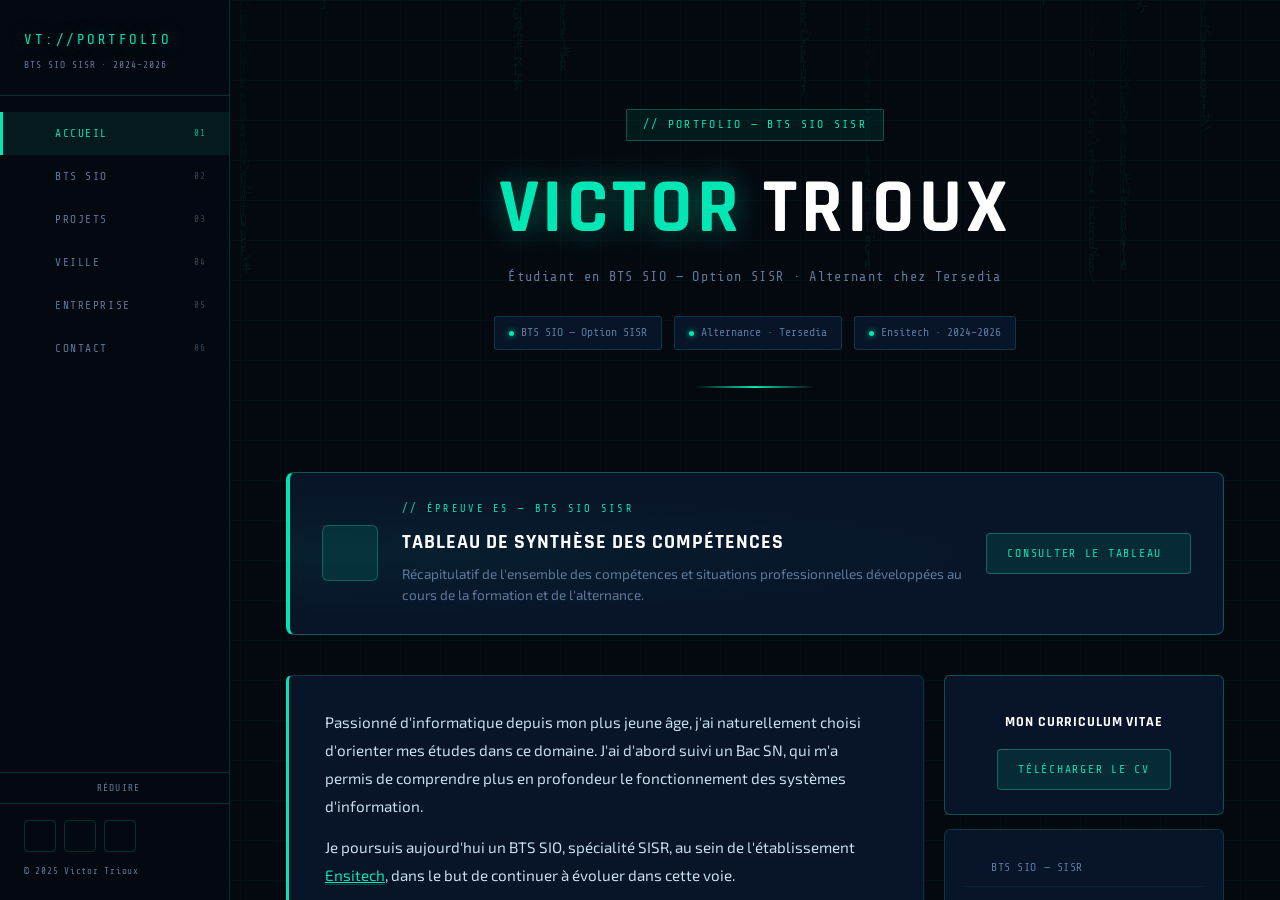
==== index.html @ a2a18b2b "index.html" ====
<!DOCTYPE html>
<html lang="fr">
<head>
  <meta charset="UTF-8">
  <meta name="viewport" content="width=device-width, initial-scale=1.0">
  <title>Portfolio Victor Trioux</title>
  <link href="https://fonts.googleapis.com/css2?family=Share+Tech+Mono&family=Rajdhani:wght@400;500;600;700&family=Exo+2:wght@300;400;600;800&display=swap" rel="stylesheet"/>
  <link rel="stylesheet" href="fontawesome/css/all.min.css">
  <link rel="icon" href="image/icons8-portfolio-64.png" type="image/png">
  <style>
    :root {
      --bg:       #050a12;
      --panel:    rgba(10,25,50,0.75);
      --border:   rgba(0,230,180,0.18);
      --green:    #00e6b4;
      --green2:   #00ffcc;
      --blue:     #00aaff;
      --text:     #c8ddf0;
      --muted:    #5d7a99;
      --mono:     'Share Tech Mono', monospace;
      --head:     'Rajdhani', sans-serif;
      --body:     'Exo 2', sans-serif;
      --sidebar-w: 230px;
      --sidebar-c: 56px;
      --red:    #ff3d6b;
      --yellow: #ffd166;
    }
    *, *::before, *::after { box-sizing: border-box; margin: 0; padding: 0; }
    html, body { height: 100%; overflow: hidden; }
    body { background: var(--bg); color: var(--text); font-family: var(--body); line-height: 1.7; }

    /* ── BACKGROUND ── */
    #matrix-canvas { position: fixed; top:0; left:0; width:100%; height:100%; z-index:0; opacity:.07; pointer-events:none; }
    body::before {
      content:''; position:fixed; inset:0;
      background-image: linear-gradient(rgba(0,230,180,.03) 1px,transparent 1px),
                        linear-gradient(90deg,rgba(0,230,180,.03) 1px,transparent 1px);
      background-size: 40px 40px; z-index:0; pointer-events:none;
    }

    /* ── SIDEBAR ── */
    .sidebar {
      width: var(--sidebar-w);
      height: 100vh;
      position: fixed;
      top: 0; left: 0;
      background: rgba(5,10,18,.97);
      border-right: 1px solid var(--border);
      backdrop-filter: blur(20px);
      z-index: 200;
      display: flex;
      flex-direction: column;
      transition: width 0.28s cubic-bezier(.4,0,.2,1);
      overflow: hidden;
    }
    .sidebar.collapsed { width: var(--sidebar-c); }
    .sidebar.collapsed .sidebar-brand-sub,
    .sidebar.collapsed .nav-label,
    .sidebar.collapsed .nav-num,
    .sidebar.collapsed .sidebar-copy { display: none; }
    .sidebar.collapsed .sidebar-brand { padding: 22px 0; display: flex; justify-content: center; }
    .sidebar.collapsed .sidebar-brand-name { font-size: .65rem; letter-spacing: .04em; }
    .sidebar.collapsed .sidebar-nav-item { justify-content: center; padding: 14px 0; border-left: 3px solid transparent; }
    .sidebar.collapsed .sidebar-nav-item.active { background: rgba(0,230,180,.1); border-left-color: var(--green); }
    .sidebar.collapsed .sidebar-nav-item i { width: auto; font-size: .9rem; }
    .sidebar.collapsed .sidebar-footer { padding: 12px 0; align-items: center; }
    .sidebar.collapsed .sidebar-socials { flex-direction: column; align-items: center; gap: 6px; }
    .sidebar-collapser {
      width: 100%; padding: 10px 0; flex-shrink: 0;
      background: none; border: none; border-top: 1px solid var(--border);
      color: var(--muted); cursor: pointer; font-size: .75rem;
      display: flex; align-items: center; justify-content: center; gap: 8px;
      font-family: var(--mono); letter-spacing: .1em; text-transform: uppercase;
      transition: color .2s, background .2s;
    }
    .sidebar-collapser:hover { color: var(--green); background: rgba(0,230,180,.05); }
    .sidebar-collapser .collapser-label { font-size: .6rem; transition: opacity .2s; }
    .sidebar.collapsed .sidebar-collapser .collapser-label { display: none; }

    .sidebar-brand {
      padding: 28px 24px 22px;
      border-bottom: 1px solid var(--border);
      flex-shrink: 0;
    }
    .sidebar-brand-name {
      font-family: var(--mono);
      font-size: .88rem;
      color: var(--green);
      letter-spacing: .18em;
      display: block;
      text-shadow: 0 0 20px rgba(0,230,180,.35);
    }
    .sidebar-brand-sub {
      font-family: var(--mono);
      font-size: .6rem;
      color: var(--muted);
      letter-spacing: .1em;
      margin-top: 5px;
      display: block;
    }

    .sidebar-nav {
      flex: 1;
      padding: 16px 0;
      list-style: none;
      overflow-y: auto;
    }
    .sidebar-nav-item {
      display: flex;
      align-items: center;
      gap: 12px;
      padding: 12px 24px;
      font-family: var(--mono);
      font-size: .7rem;
      letter-spacing: .14em;
      color: var(--muted);
      text-transform: uppercase;
      cursor: pointer;
      transition: color .2s, background .2s, border-color .2s;
      border-left: 3px solid transparent;
      user-select: none;
      position: relative;
    }
    .sidebar-nav-item i {
      width: 16px;
      text-align: center;
      font-size: .8rem;
      flex-shrink: 0;
    }
    .sidebar-nav-item .nav-num {
      font-size: .58rem;
      opacity: .5;
      margin-left: auto;
      letter-spacing: .05em;
    }
    .sidebar-nav-item:hover {
      color: var(--text);
      background: rgba(0,230,180,.05);
      border-left-color: rgba(0,230,180,.3);
    }
    .sidebar-nav-item.active {
      color: var(--green);
      background: rgba(0,230,180,.08);
      border-left-color: var(--green);
    }
    .sidebar-nav-item.active .nav-num { color: var(--green); opacity: .7; }

    .sidebar-footer {
      padding: 16px 24px 20px;
      border-top: 1px solid var(--border);
      flex-shrink: 0;
    }
    .sidebar-socials { display: flex; gap: 8px; margin-bottom: 12px; }
    .sidebar-social-link {
      width: 32px; height: 32px;
      display: flex; align-items: center; justify-content: center;
      border: 1px solid var(--border); border-radius: 4px;
      color: var(--muted); font-size: .85rem;
      text-decoration: none; transition: color .2s, border-color .2s, background .2s;
    }
    .sidebar-social-link:hover { color: var(--green); border-color: rgba(0,230,180,.4); background: rgba(0,230,180,.06); }
    .sidebar-copy { font-family: var(--mono); font-size: .58rem; color: var(--muted); letter-spacing: .08em; }

    /* ── MOBILE TOPBAR ── */
    .mobile-topbar {
      display: none;
      position: fixed;
      top: 0; left: 0; right: 0;
      height: 52px;
      background: rgba(5,10,18,.97);
      border-bottom: 1px solid var(--border);
      backdrop-filter: blur(16px);
      z-index: 300;
      align-items: center;
      justify-content: space-between;
      padding: 0 20px;
    }
    .mobile-brand { font-family: var(--mono); font-size: .82rem; color: var(--green); letter-spacing: .18em; }
    .sidebar-toggle {
      background: none; border: 1px solid var(--border); border-radius: 4px;
      color: var(--muted); width: 36px; height: 36px;
      display: flex; align-items: center; justify-content: center;
      cursor: pointer; font-size: .9rem;
      transition: color .2s, border-color .2s;
    }
    .sidebar-toggle:hover { color: var(--green); border-color: rgba(0,230,180,.4); }

    .sidebar-overlay {
      display: none; position: fixed; inset: 0;
      background: rgba(0,0,0,.65); z-index: 190;
    }
    .sidebar-overlay.open { display: block; }

    /* ── MAIN CONTENT ── */
    .main-content {
      margin-left: var(--sidebar-w);
      height: 100vh;
      overflow-y: auto;
      overflow-x: hidden;
      padding: 52px 56px 80px;
      position: relative;
      z-index: 1;
      transition: margin-left 0.28s cubic-bezier(.4,0,.2,1);
    }
    .main-content.collapsed { margin-left: var(--sidebar-c); }

    /* ── PAGES ── */
    .page { display: none; max-width: 960px; margin: 0 auto; }
    .page.active { display: block; animation: pageFadeIn .3s ease both; }

    /* ── PAGE HEADER ── */
    .page-header { margin-bottom: 36px; padding-bottom: 20px; border-bottom: 1px solid var(--border); }
    .section-label {
      font-family: var(--mono); font-size: .7rem; letter-spacing: .25em; color: var(--green);
      text-transform: uppercase; margin-bottom: 10px; display: flex; align-items: center; gap: 10px;
    }
    .section-label::after { content:''; flex:1; height:1px; background:var(--border); }
    .section-title { font-family: var(--head); font-size: clamp(1.5rem,3vw,2.2rem); font-weight: 700; color: #fff; letter-spacing: .05em; text-transform: uppercase; }
    .content-section { margin-bottom: 52px; }

    /* ── HERO ── */
    .hero { padding: 56px 0 44px; text-align: center; }
    .hero-badge {
      display: inline-block; font-family: var(--mono); font-size: .72rem; letter-spacing: .2em;
      color: var(--green); background: rgba(0,230,180,.08); border: 1px solid rgba(0,230,180,.3);
      padding: 5px 16px; border-radius: 2px; margin-bottom: 28px;
    }
    .hero h1 {
      font-family: var(--head); font-size: clamp(2.8rem,6vw,5rem); font-weight: 700;
      color: #fff; letter-spacing: .05em; text-transform: uppercase; line-height: 1.05;
    }
    .hero h1 span { color: var(--green); text-shadow: 0 0 30px rgba(0,230,180,.4); }
    .hero-sub { font-family: var(--mono); font-size: .85rem; color: var(--muted); margin-top: 16px; letter-spacing: .1em; }
    .hero-meta { display: flex; gap: 12px; flex-wrap: wrap; justify-content: center; margin-top: 28px; }
    .meta-chip {
      display: flex; align-items: center; gap: 7px; font-family: var(--mono); font-size: .72rem;
      color: var(--muted); background: var(--panel); border: 1px solid var(--border);
      padding: 6px 14px; border-radius: 3px; backdrop-filter: blur(8px);
    }
    .meta-chip .dot { width: 5px; height: 5px; background: var(--green); border-radius: 50%; box-shadow: 0 0 6px var(--green); animation: pulse 2s infinite; }
    .hero-line { width: 120px; height: 2px; background: linear-gradient(90deg,transparent,var(--green),transparent); margin: 36px auto 0; }

    /* ── TABLEAU E5 BANNER ── */
    .tableau-banner {
      display: grid; grid-template-columns: auto 1fr auto; gap: 24px; align-items: center;
      background: var(--panel); border: 1px solid rgba(0,230,180,.35);
      border-left: 4px solid var(--green); border-radius: 8px;
      padding: 28px 32px; backdrop-filter: blur(12px);
      margin-top: 40px; position: relative; overflow: hidden;
      text-decoration: none; transition: border-color .3s, box-shadow .3s, transform .3s;
    }
    .tableau-banner::before {
      content:''; position:absolute; inset:0;
      background: radial-gradient(ellipse at 0% 50%, rgba(0,230,180,.06) 0%, transparent 55%);
      pointer-events: none;
    }
    .tableau-banner:hover { border-color: rgba(0,230,180,.6); box-shadow: 0 8px 40px rgba(0,230,180,.12); transform: translateY(-2px); }
    .tableau-icon {
      width: 56px; height: 56px; border-radius: 6px; flex-shrink: 0;
      background: rgba(0,230,180,.1); border: 1px solid rgba(0,230,180,.3);
      display: flex; align-items: center; justify-content: center;
      font-size: 1.5rem; color: var(--green);
    }
    .tableau-body { position: relative; }
    .tableau-eyebrow { font-family: var(--mono); font-size: .65rem; letter-spacing: .22em; color: var(--green); text-transform: uppercase; margin-bottom: 6px; }
    .tableau-title { font-family: var(--head); font-size: 1.25rem; font-weight: 700; color: #fff; text-transform: uppercase; letter-spacing: .05em; margin-bottom: 4px; }
    .tableau-desc { font-size: .85rem; color: var(--muted); line-height: 1.6; }
    .tableau-cta {
      display: inline-flex; align-items: center; gap: 8px; flex-shrink: 0;
      font-family: var(--mono); font-size: .72rem; letter-spacing: .15em; text-transform: uppercase;
      color: var(--green); background: rgba(0,230,180,.1); border: 1px solid rgba(0,230,180,.35);
      padding: 10px 20px; border-radius: 4px; white-space: nowrap;
      transition: background .25s, box-shadow .25s, gap .2s;
    }
    .tableau-banner:hover .tableau-cta { background: rgba(0,230,180,.18); box-shadow: 0 0 20px rgba(0,230,180,.15); gap: 12px; }

    /* ── ABOUT ── */
    .about-layout { display: grid; grid-template-columns: 1fr 280px; gap: 20px; align-items: start; margin-top: 40px; }
    .about-text {
      background: var(--panel); border: 1px solid var(--border); border-left: 3px solid var(--green);
      border-radius: 6px; padding: 32px 36px; backdrop-filter: blur(12px);
    }
    .about-text p { font-size: .95rem; color: var(--text); line-height: 1.85; }
    .about-text p + p { margin-top: 12px; }
    .about-text a { color: var(--green); border-bottom: 1px solid rgba(0,230,180,.25); }
    .about-text a:hover { color: var(--green2); }
    .about-sidebar { display: flex; flex-direction: column; gap: 14px; }
    .cv-card {
      background: var(--panel); border: 1px solid rgba(0,230,180,.3); border-radius: 6px;
      padding: 24px; text-align: center; backdrop-filter: blur(12px);
      transition: border-color .3s, box-shadow .3s;
    }
    .cv-card:hover { border-color: rgba(0,230,180,.5); box-shadow: 0 8px 32px rgba(0,230,180,.1); }
    .cv-card-icon { font-size: 2rem; color: var(--green); margin-bottom: 10px; }
    .cv-card h4 { font-family: var(--head); font-size: .9rem; font-weight: 700; color: #fff; text-transform: uppercase; letter-spacing: .06em; margin-bottom: 14px; }
    .btn-cv {
      display: inline-block; font-family: var(--mono); font-size: .72rem; letter-spacing: .15em;
      color: var(--green); background: rgba(0,230,180,.1); border: 1px solid rgba(0,230,180,.35);
      padding: 10px 20px; border-radius: 4px; text-decoration: none; text-transform: uppercase;
      transition: background .25s, box-shadow .25s;
    }
    .btn-cv:hover { background: rgba(0,230,180,.18); box-shadow: 0 0 20px rgba(0,230,180,.15); color: var(--green2); }
    .info-card { background: var(--panel); border: 1px solid var(--border); border-radius: 6px; padding: 20px; backdrop-filter: blur(8px); }
    .info-row { display: flex; align-items: center; gap: 10px; padding: 8px 0; border-bottom: 1px solid rgba(0,230,180,.08); }
    .info-row:last-child { border-bottom: none; }
    .info-row i { color: var(--green); width: 16px; text-align: center; font-size: .85rem; }
    .info-row span { color: var(--muted); font-family: var(--mono); font-size: .72rem; letter-spacing: .05em; }

    /* ── BTS ── */
    .bts-grid { display: grid; grid-template-columns: 1fr 1fr; gap: 16px; }
    .bts-block { background: var(--panel); border: 1px solid var(--border); border-radius: 6px; padding: 24px; backdrop-filter: blur(10px); }
    .bts-block.full { grid-column: 1/-1; }
    .bts-block h4 { font-family: var(--mono); font-size: .7rem; letter-spacing: .2em; color: var(--green); text-transform: uppercase; margin-bottom: 12px; }
    .bts-block p { font-size: .9rem; color: var(--text); line-height: 1.8; }
    .career-label { font-family: var(--mono); font-size: .7rem; letter-spacing: .2em; color: var(--green); text-transform: uppercase; margin: 32px 0 14px; }
    .career-grid { display: grid; grid-template-columns: repeat(auto-fit,minmax(220px,1fr)); gap: 10px; }
    .career-link {
      display: flex; align-items: center; gap: 10px; background: rgba(8,18,38,.8);
      border: 1px solid var(--border); border-radius: 5px; padding: 12px 16px;
      text-decoration: none; transition: border-color .25s, transform .25s, color .25s;
      font-size: .85rem; color: var(--text);
    }
    .career-link::before { content: '▸'; color: var(--green); flex-shrink: 0; }
    .career-link:hover { border-color: rgba(0,230,180,.4); transform: translateX(4px); color: var(--green); }

    /* ── PROJECTS ── */
    .projects-intro { font-size: .92rem; color: var(--text); margin-bottom: 20px; }
    .projects-intro a { color: var(--green); border-bottom: 1px solid rgba(0,230,180,.3); margin-left: 8px; }
    .project-gallery { display: grid; grid-template-columns: repeat(auto-fit,minmax(200px,1fr)); gap: 16px; }
    .project-gallery a { border: 1px solid var(--border); border-radius: 6px; overflow: hidden; display: block; transition: border-color .3s, transform .3s, box-shadow .3s; text-decoration: none; }
    .project-gallery a:hover { border-color: rgba(0,230,180,.45); transform: translateY(-4px); box-shadow: 0 10px 36px rgba(0,230,180,.1); }
    .project-gallery img { width: 100%; height: 140px; object-fit: cover; display: block; filter: brightness(.8) saturate(.75); transition: filter .3s; }
    .project-gallery a:hover img { filter: brightness(1) saturate(1); }

    /* ── VEILLE ── */
    .veille-link-card {
      background: var(--panel); border: 1px solid var(--border); border-radius: 8px;
      padding: 48px 40px; backdrop-filter: blur(12px);
      display: grid; grid-template-columns: 1fr auto; gap: 32px; align-items: center;
      transition: border-color .3s, box-shadow .3s;
      position: relative; overflow: hidden; cursor: pointer;
    }
    .veille-link-card::before {
      content:''; position:absolute; inset:0;
      background: radial-gradient(ellipse at 0% 50%, rgba(0,230,180,.05) 0%, transparent 60%);
      pointer-events: none;
    }
    .veille-link-card:hover { border-color: rgba(0,230,180,.4); box-shadow: 0 12px 48px rgba(0,230,180,.08); }
    .veille-card-content { position: relative; }
    .veille-card-badge {
      display: inline-block; font-family: var(--mono); font-size: .68rem; letter-spacing: .2em;
      color: var(--green); background: rgba(0,230,180,.08); border: 1px solid rgba(0,230,180,.25);
      padding: 4px 12px; border-radius: 2px; margin-bottom: 18px;
    }
    .veille-card-title {
      font-family: var(--head); font-size: clamp(1.6rem,3vw,2.4rem); font-weight: 700;
      color: #fff; text-transform: uppercase; letter-spacing: .05em; line-height: 1.1; margin-bottom: 14px;
    }
    .veille-card-title span { color: var(--green); }
    .veille-card-desc { font-size: .92rem; color: var(--text); line-height: 1.8; margin-bottom: 20px; max-width: 540px; }
    .veille-card-tags { display: flex; flex-wrap: wrap; gap: 8px; margin-bottom: 28px; }
    .veille-tag { font-family: var(--mono); font-size: .66rem; letter-spacing: .12em; color: var(--muted); border: 1px solid var(--border); padding: 3px 10px; border-radius: 2px; }
    .btn-veille {
      display: inline-flex; align-items: center; gap: 10px;
      font-family: var(--mono); font-size: .78rem; letter-spacing: .15em; text-transform: uppercase;
      color: var(--green); background: rgba(0,230,180,.1); border: 1px solid rgba(0,230,180,.35);
      padding: 12px 24px; border-radius: 4px; text-decoration: none;
      transition: background .25s, box-shadow .25s, gap .2s;
    }
    .btn-veille:hover { background: rgba(0,230,180,.18); box-shadow: 0 0 24px rgba(0,230,180,.15); color: var(--green2); gap: 14px; }
    .veille-card-visual { position: relative; width: 180px; flex-shrink: 0; display: flex; flex-direction: column; gap: 8px; }
    .veille-stat { background: rgba(8,18,38,.9); border: 1px solid var(--border); border-radius: 5px; padding: 12px 16px; text-align: center; }
    .veille-stat .num { font-family: var(--mono); font-size: 1.4rem; color: var(--green); text-shadow: 0 0 16px rgba(0,230,180,.4); line-height: 1; }
    .veille-stat .lbl { font-family: var(--mono); font-size: .62rem; color: var(--muted); letter-spacing: .08em; margin-top: 4px; }

    /* ── ENTREPRISE ── */
    .certs-row { display: flex; flex-wrap: wrap; gap: 10px; margin-bottom: 20px; }
    .cert-badge { font-family: var(--mono); font-size: .68rem; letter-spacing: .12em; color: var(--green); background: rgba(0,230,180,.08); border: 1px solid rgba(0,230,180,.25); padding: 5px 12px; border-radius: 3px; }
    .services-grid { display: grid; grid-template-columns: repeat(auto-fit,minmax(280px,1fr)); gap: 14px; margin-bottom: 24px; }
    .service-card { background: var(--panel); border: 1px solid var(--border); border-radius: 6px; padding: 20px 22px; backdrop-filter: blur(8px); transition: border-color .3s, transform .3s; }
    .service-card:hover { border-color: rgba(0,230,180,.35); transform: translateY(-2px); }
    .service-card h4 { font-family: var(--head); font-weight: 700; font-size: .95rem; color: #fff; text-transform: uppercase; letter-spacing: .05em; margin-bottom: 8px; }
    .service-card h4 a { color: #fff; text-decoration: none; transition: color .2s; }
    .service-card h4 a:hover { color: var(--green); }
    .service-card p { font-size: .85rem; color: var(--muted); line-height: 1.7; }
    .entreprise-text { background: var(--panel); border: 1px solid var(--border); border-radius: 6px; padding: 28px 32px; backdrop-filter: blur(10px); margin-bottom: 24px; }
    .entreprise-text p { font-size: .92rem; color: var(--text); line-height: 1.85; margin-bottom: 14px; }
    .entreprise-text p:last-child { margin-bottom: 0; }
    .entreprise-text a { color: var(--green); border-bottom: 1px solid rgba(0,230,180,.25); }
    .entreprise-text a:hover { color: var(--green2); }
    .tickets-label { font-family: var(--mono); font-size: .7rem; letter-spacing: .2em; color: var(--green); text-transform: uppercase; margin-bottom: 14px; }
    .ticket-gallery { display: grid; grid-template-columns: repeat(auto-fit,minmax(180px,1fr)); gap: 14px; }
    .ticket-gallery a { border: 1px solid var(--border); border-radius: 6px; overflow: hidden; display: block; transition: border-color .3s, transform .3s, box-shadow .3s; text-decoration: none; }
    .ticket-gallery a:hover { border-color: rgba(0,230,180,.45); transform: translateY(-3px); box-shadow: 0 8px 28px rgba(0,230,180,.1); }
    .ticket-gallery img { width: 100%; height: 110px; object-fit: cover; display: block; filter: brightness(.8) saturate(.7); transition: filter .3s; }
    .ticket-gallery a:hover img { filter: brightness(1) saturate(1); }

    /* ── CONTACT ── */
    .contact-grid { display: grid; grid-template-columns: 1fr 1fr; gap: 32px; align-items: start; }
    .contact-form { display: flex; flex-direction: column; gap: 12px; }
    .contact-form label { font-family: var(--mono); font-size: .7rem; color: var(--muted); letter-spacing: .15em; text-transform: uppercase; }
    .contact-form input, .contact-form textarea {
      background: rgba(5,10,18,.85); border: 1px solid var(--border); border-radius: 4px;
      color: var(--text); font-family: var(--body); font-size: .9rem; padding: 10px 14px;
      outline: none; transition: border-color .25s, box-shadow .25s; resize: vertical; width: 100%;
    }
    .contact-form input:focus, .contact-form textarea:focus { border-color: rgba(0,230,180,.5); box-shadow: 0 0 0 2px rgba(0,230,180,.08); }
    .contact-form button {
      background: rgba(0,230,180,.1); border: 1px solid rgba(0,230,180,.35); border-radius: 4px;
      color: var(--green); font-family: var(--mono); font-size: .78rem; letter-spacing: .15em;
      padding: 12px 28px; cursor: pointer; text-transform: uppercase;
      transition: background .25s, box-shadow .25s; align-self: flex-start;
    }
    .contact-form button:hover { background: rgba(0,230,180,.18); box-shadow: 0 0 20px rgba(0,230,180,.15); }
    .contact-info { display: flex; flex-direction: column; gap: 14px; }
    .contact-info-card { background: var(--panel); border: 1px solid var(--border); border-radius: 6px; padding: 20px 24px; backdrop-filter: blur(8px); }
    .contact-info-card h4 { font-family: var(--mono); font-size: .68rem; letter-spacing: .2em; color: var(--green); text-transform: uppercase; margin-bottom: 12px; }
    .contact-info-card p, .contact-info-card a { font-size: .88rem; color: var(--muted); display: block; margin-bottom: 6px; text-decoration: none; transition: color .2s; }
    .contact-info-card a:hover { color: var(--green); }
    .contact-info-card a i { margin-right: 8px; color: var(--green); }
    .contact-socials { display: flex; gap: 10px; flex-wrap: wrap; }
    .contact-social-btn {
      display: flex; align-items: center; gap: 8px;
      font-family: var(--mono); font-size: .7rem; letter-spacing: .12em; text-transform: uppercase;
      color: var(--muted); background: rgba(8,18,38,.8); border: 1px solid var(--border);
      padding: 8px 14px; border-radius: 4px; text-decoration: none;
      transition: color .2s, border-color .2s, background .2s;
    }
    .contact-social-btn:hover { color: var(--green); border-color: rgba(0,230,180,.4); background: rgba(0,230,180,.06); }

    /* ── VEILLE INLINE STYLES ── */
    .highlight { color: var(--green); font-weight: 600; }
    .hl-red    { color: var(--red);   font-weight: 600; }
    .hl-blue   { color: var(--blue);  font-weight: 600; }
    .hl-yellow { color: var(--yellow);font-weight: 600; }

    .veille-meta-bar { display:flex; gap:14px; flex-wrap:wrap; margin-bottom:36px; }
    .veille-meta-bar .meta-item { display:flex; align-items:center; gap:8px; background:var(--panel); border:1px solid var(--border); border-radius:4px; padding:7px 16px; font-family:var(--mono); font-size:.75rem; color:var(--muted); backdrop-filter:blur(8px); }

    .intro-panel { background:var(--panel); border:1px solid var(--border); border-left:3px solid var(--green); border-radius:6px; padding:32px 36px; backdrop-filter:blur(12px); margin-bottom:40px; }
    .intro-panel p { font-size:.95rem; line-height:1.85; color:var(--text); }
    .intro-panel p + p { margin-top:14px; }

    .stats-row { display:grid; grid-template-columns:repeat(auto-fit,minmax(170px,1fr)); gap:14px; margin-bottom:40px; }
    .stat-card { background:var(--panel); border:1px solid var(--border); border-radius:6px; padding:22px 18px; text-align:center; backdrop-filter:blur(8px); transition:border-color .3s,transform .3s; position:relative; overflow:hidden; }
    .stat-card::before { content:''; position:absolute; top:0; left:0; right:0; height:2px; }
    .stat-card.g::before { background:var(--green); }
    .stat-card.r::before { background:var(--red); }
    .stat-card.b::before { background:var(--blue); }
    .stat-card.y::before { background:var(--yellow); }
    .stat-card:hover { transform:translateY(-4px); border-color:rgba(0,230,180,.4); }
    .stat-number { font-family:var(--mono); font-size:2rem; font-weight:700; line-height:1; margin-bottom:8px; }
    .stat-card.g .stat-number { color:var(--green); text-shadow:0 0 20px rgba(0,230,180,.4); }
    .stat-card.r .stat-number { color:var(--red);   text-shadow:0 0 20px rgba(255,61,107,.4); }
    .stat-card.b .stat-number { color:var(--blue);  text-shadow:0 0 20px rgba(0,170,255,.4); }
    .stat-card.y .stat-number { color:var(--yellow);text-shadow:0 0 20px rgba(255,209,102,.4); }
    .stat-label { font-size:.75rem; color:var(--muted); }

    .threat-grid { display:grid; grid-template-columns:repeat(auto-fit,minmax(280px,1fr)); gap:18px; margin-bottom:40px; }
    .threat-card { background:var(--panel); border:1px solid var(--border); border-radius:6px; padding:26px; backdrop-filter:blur(10px); transition:border-color .3s,box-shadow .3s,transform .3s; }
    .threat-card:hover { border-color:rgba(0,230,180,.4); box-shadow:0 8px 40px rgba(0,230,180,.08); transform:translateY(-3px); }
    .threat-icon { width:42px; height:42px; border-radius:6px; display:flex; align-items:center; justify-content:center; font-size:1.3rem; margin-bottom:14px; }
    .threat-icon.red    { background:rgba(255,61,107,.12);  border:1px solid rgba(255,61,107,.3); }
    .threat-icon.orange { background:rgba(255,140,0,.12);   border:1px solid rgba(255,140,0,.3); }
    .threat-icon.blue   { background:rgba(0,170,255,.12);   border:1px solid rgba(0,170,255,.3); }
    .threat-icon.yellow { background:rgba(255,209,102,.12); border:1px solid rgba(255,209,102,.3); }
    .threat-icon.purple { background:rgba(180,80,255,.12);  border:1px solid rgba(180,80,255,.3); }
    .threat-icon.green  { background:rgba(0,230,180,.12);   border:1px solid rgba(0,230,180,.3); }
    .threat-name { font-family:var(--head); font-size:1.1rem; font-weight:700; color:#fff; text-transform:uppercase; letter-spacing:.05em; margin-bottom:8px; }
    .threat-desc { font-size:.87rem; color:var(--text); line-height:1.7; }
    .threat-level { display:inline-flex; align-items:center; gap:5px; font-family:var(--mono); font-size:.66rem; letter-spacing:.15em; padding:3px 10px; border-radius:2px; margin-top:12px; }
    .threat-level.critique { background:rgba(255,61,107,.15);  color:var(--red);    border:1px solid rgba(255,61,107,.3); }
    .threat-level.eleve    { background:rgba(255,140,0,.15);   color:#ff8c00;        border:1px solid rgba(255,140,0,.3); }
    .threat-level.moyen    { background:rgba(255,209,102,.15); color:var(--yellow);  border:1px solid rgba(255,209,102,.3); }

    .v-terminal { background:#020810; border:1px solid rgba(0,230,180,.2); border-radius:8px; margin-bottom:40px; overflow:hidden; box-shadow:0 20px 60px rgba(0,0,0,.5); }
    .terminal-bar { background:rgba(0,230,180,.06); border-bottom:1px solid rgba(0,230,180,.15); padding:10px 16px; display:flex; align-items:center; gap:8px; }
    .t-dot { width:10px; height:10px; border-radius:50%; }
    .t-dot.r { background:#ff5f57; } .t-dot.y { background:#ffbd2e; } .t-dot.g { background:#28c840; }
    .terminal-title { font-family:var(--mono); font-size:.72rem; color:var(--muted); margin-left:8px; letter-spacing:.1em; }
    .terminal-body { padding:22px 26px; font-family:var(--mono); font-size:.82rem; line-height:2; }
    .t-prompt { color:var(--green); } .t-cmd { color:#e2f0ff; } .t-comment { color:var(--muted); }
    .t-ok { color:var(--green); } .t-warn { color:var(--yellow); } .t-err { color:var(--red); }
    .t-info { color:var(--blue); } .t-blank { display:block; height:8px; }
    @keyframes blink { 0%,100%{opacity:1} 49%{opacity:1} 50%{opacity:0} 99%{opacity:0} }
    .cursor::after { content:'█'; animation:blink 1s step-end infinite; color:var(--green); font-size:.8em; }

    .practices-grid { display:grid; grid-template-columns:repeat(auto-fit,minmax(300px,1fr)); gap:18px; margin-bottom:40px; }
    .practice-card { background:var(--panel); border:1px solid var(--border); border-radius:6px; padding:26px; backdrop-filter:blur(10px); transition:border-color .3s,transform .3s; }
    .practice-card:hover { border-color:rgba(0,230,180,.35); transform:translateY(-3px); }
    .practice-header { display:flex; align-items:center; gap:14px; margin-bottom:16px; }
    .practice-num { font-family:var(--mono); font-size:.7rem; color:var(--green); background:rgba(0,230,180,.08); border:1px solid rgba(0,230,180,.25); width:32px; height:32px; border-radius:4px; display:flex; align-items:center; justify-content:center; flex-shrink:0; }
    .practice-title { font-family:var(--head); font-size:1rem; font-weight:700; color:#fff; text-transform:uppercase; letter-spacing:.05em; }
    .practice-list { list-style:none; display:flex; flex-direction:column; gap:7px; }
    .practice-list li { font-size:.86rem; color:var(--text); display:flex; gap:10px; align-items:flex-start; }
    .practice-list li::before { content:'▸'; color:var(--green); flex-shrink:0; margin-top:1px; }

    .awareness-block { background:var(--panel); border:1px solid var(--border); border-radius:6px; padding:32px; backdrop-filter:blur(10px); margin-bottom:40px; }
    .steps-list { display:flex; flex-direction:column; gap:16px; margin-top:20px; }
    .step-item { display:grid; grid-template-columns:44px 1fr; gap:14px; align-items:start; }
    .step-num { font-family:var(--mono); font-size:.72rem; background:rgba(0,230,180,.08); border:1px solid rgba(0,230,180,.2); color:var(--green); width:44px; height:44px; display:flex; align-items:center; justify-content:center; border-radius:4px; flex-shrink:0; }
    .step-content h4 { font-family:var(--head); font-weight:700; font-size:.98rem; color:#fff; letter-spacing:.05em; text-transform:uppercase; margin-bottom:3px; }
    .step-content p { font-size:.86rem; color:var(--text); }

    .alert-box { background:rgba(255,61,107,.06); border:1px solid rgba(255,61,107,.25); border-left:3px solid var(--red); border-radius:6px; padding:20px 24px; margin-bottom:40px; display:flex; gap:14px; align-items:flex-start; }
    .alert-icon { font-size:1.3rem; flex-shrink:0; margin-top:2px; }
    .alert-box h4 { font-family:var(--head); font-weight:700; color:var(--red); text-transform:uppercase; letter-spacing:.08em; margin-bottom:5px; }
    .alert-box p { font-size:.87rem; color:var(--text); }

    .tools-grid { display:grid; grid-template-columns:repeat(auto-fit,minmax(190px,1fr)); gap:14px; margin-bottom:40px; }
    .tool-card { background:var(--panel); border:1px solid var(--border); border-radius:6px; padding:18px; display:flex; flex-direction:column; gap:8px; backdrop-filter:blur(8px); transition:border-color .3s,transform .3s; }
    .tool-card:hover { border-color:rgba(0,230,180,.4); transform:translateY(-3px); }
    .tool-emoji { font-size:1.5rem; }
    .tool-name { font-family:var(--head); font-weight:700; font-size:.92rem; color:#fff; text-transform:uppercase; letter-spacing:.05em; }
    .tool-cat { font-family:var(--mono); font-size:.65rem; color:var(--green); letter-spacing:.15em; }
    .tool-desc { font-size:.8rem; color:var(--muted); }

    .conclusion-block { background:var(--panel); border:1px solid var(--border); border-radius:6px; padding:36px; text-align:center; backdrop-filter:blur(12px); position:relative; overflow:hidden; margin-bottom:40px; }
    .conclusion-block::before { content:''; position:absolute; inset:0; background:radial-gradient(ellipse at 50% 0%,rgba(0,230,180,.06) 0%,transparent 70%); pointer-events:none; }
    .conclusion-block h3 { font-family:var(--head); font-size:1.5rem; font-weight:700; color:#fff; text-transform:uppercase; letter-spacing:.08em; margin-bottom:12px; position:relative; }
    .conclusion-block p { font-size:.93rem; color:var(--text); max-width:640px; margin:0 auto; line-height:1.8; position:relative; }
    .conclusion-sources { margin-top:20px; font-family:var(--mono); font-size:.68rem; color:var(--muted); letter-spacing:.1em; position:relative; }

    .v-section { margin-bottom:40px; }

    /* ── PROJETS CARDS ── */
    .proj-stats { display:flex; gap:14px; flex-wrap:wrap; margin:32px 0 40px; }
    .proj-stat-chip { background:var(--panel); border:1px solid var(--border); border-radius:5px; padding:14px 20px; backdrop-filter:blur(8px); text-align:center; min-width:110px; }
    .proj-stat-chip .val { font-family:var(--mono); font-size:1.4rem; color:var(--green); text-shadow:0 0 16px rgba(0,230,180,.4); line-height:1; }
    .proj-stat-chip .lbl { font-family:var(--mono); font-size:.62rem; color:var(--muted); letter-spacing:.08em; margin-top:4px; }

    .cat-section { margin-bottom:48px; }
    .cat-header { display:flex; align-items:center; gap:14px; margin-bottom:22px; }
    .cat-icon { width:48px; height:48px; border-radius:6px; display:flex; align-items:center; justify-content:center; font-size:1.2rem; flex-shrink:0; }
    .cat-icon.blue   { background:rgba(0,170,255,.12); border:1px solid rgba(0,170,255,.35); color:var(--blue); }
    .cat-icon.yellow { background:rgba(255,209,102,.12); border:1px solid rgba(255,209,102,.35); color:var(--yellow); }
    .cat-icon.green  { background:rgba(0,230,180,.12); border:1px solid rgba(0,230,180,.35); color:var(--green); }
    .cat-info { flex:1; }
    .cat-label { font-family:var(--mono); font-size:.62rem; letter-spacing:.22em; text-transform:uppercase; margin-bottom:3px; }
    .cat-label.blue   { color:var(--blue); }
    .cat-label.yellow { color:var(--yellow); }
    .cat-label.green  { color:var(--green); }
    .cat-name { font-family:var(--head); font-size:clamp(1.2rem,2.5vw,1.7rem); font-weight:700; color:#fff; text-transform:uppercase; letter-spacing:.06em; }
    .cat-line { flex:1; height:1px; opacity:.3; }
    .cat-line.blue   { background:var(--blue); }
    .cat-line.yellow { background:var(--yellow); }
    .cat-line.green  { background:var(--green); }
    .cat-count { font-family:var(--mono); font-size:.68rem; color:var(--muted); border:1px solid var(--border); padding:4px 12px; border-radius:3px; flex-shrink:0; }

    .proj-grid { display:grid; grid-template-columns:repeat(auto-fit,minmax(290px,1fr)); gap:16px; }
    .proj-card {
      background:var(--panel); border:1px solid var(--border); border-radius:8px;
      padding:24px; backdrop-filter:blur(10px);
      display:flex; flex-direction:column;
      transition:border-color .3s, transform .3s, box-shadow .3s;
      position:relative; overflow:hidden;
    }
    .proj-card::before { content:''; position:absolute; top:0; left:0; right:0; height:2px; }
    .proj-card.blue::before   { background:linear-gradient(90deg,var(--blue),transparent); }
    .proj-card.yellow::before { background:linear-gradient(90deg,var(--yellow),transparent); }
    .proj-card.green::before  { background:linear-gradient(90deg,var(--green),transparent); }
    .proj-card.blue:hover   { border-color:rgba(0,170,255,.4); box-shadow:0 10px 40px rgba(0,170,255,.08); transform:translateY(-4px); }
    .proj-card.yellow:hover { border-color:rgba(255,209,102,.4); box-shadow:0 10px 40px rgba(255,209,102,.08); transform:translateY(-4px); }
    .proj-card.green:hover  { border-color:rgba(0,230,180,.4); box-shadow:0 10px 40px rgba(0,230,180,.08); transform:translateY(-4px); }

    .proj-top { display:flex; justify-content:space-between; align-items:center; margin-bottom:16px; }
    .proj-num { font-family:var(--mono); font-size:.65rem; color:var(--muted); letter-spacing:.1em; }
    .proj-badge { font-family:var(--mono); font-size:.6rem; letter-spacing:.12em; text-transform:uppercase; padding:3px 9px; border-radius:2px; }
    .proj-badge.blue   { color:var(--blue);   background:rgba(0,170,255,.1);   border:1px solid rgba(0,170,255,.25); }
    .proj-badge.yellow { color:var(--yellow); background:rgba(255,209,102,.1); border:1px solid rgba(255,209,102,.25); }
    .proj-badge.green  { color:var(--green);  background:rgba(0,230,180,.1);  border:1px solid rgba(0,230,180,.25); }

    .proj-icon-wrap { margin-bottom:14px; }
    .proj-icon { font-size:1.8rem; }
    .proj-icon.blue   { color:var(--blue);   filter:drop-shadow(0 0 8px rgba(0,170,255,.35)); }
    .proj-icon.yellow { color:var(--yellow); filter:drop-shadow(0 0 8px rgba(255,209,102,.35)); }
    .proj-icon.green  { color:var(--green);  filter:drop-shadow(0 0 8px rgba(0,230,180,.35)); }

    .proj-title { font-family:var(--head); font-size:1.12rem; font-weight:700; color:#fff; text-transform:uppercase; letter-spacing:.05em; margin-bottom:8px; line-height:1.2; }
    .proj-desc  { font-size:.87rem; color:var(--text); line-height:1.75; flex:1; margin-bottom:18px; }
    .proj-links { display:flex; flex-wrap:wrap; gap:8px; margin-top:auto; }
    .proj-btn {
      display:inline-flex; align-items:center; gap:6px;
      font-family:var(--mono); font-size:.68rem; letter-spacing:.12em; text-transform:uppercase;
      padding:8px 16px; border-radius:4px; text-decoration:none;
      transition:background .25s, box-shadow .25s;
    }
    .proj-btn.blue   { color:var(--blue);   background:rgba(0,170,255,.08);   border:1px solid rgba(0,170,255,.3); }
    .proj-btn.blue:hover   { background:rgba(0,170,255,.16);   box-shadow:0 0 16px rgba(0,170,255,.15); }
    .proj-btn.yellow { color:var(--yellow); background:rgba(255,209,102,.08); border:1px solid rgba(255,209,102,.3); }
    .proj-btn.yellow:hover { background:rgba(255,209,102,.16); box-shadow:0 0 16px rgba(255,209,102,.15); }
    .proj-btn.green  { color:var(--green);  background:rgba(0,230,180,.08);  border:1px solid rgba(0,230,180,.3); }
    .proj-btn.green:hover  { background:rgba(0,230,180,.16);  box-shadow:0 0 16px rgba(0,230,180,.15); }

    /* ── ACTIVE DIRECTORY DEEP DIVE ── */
    .veille-separator {
      display: flex; align-items: center; gap: 16px;
      margin: 56px 0 48px;
    }
    .veille-separator::before, .veille-separator::after {
      content: ''; flex: 1; height: 1px;
      background: linear-gradient(90deg, transparent, rgba(0,230,180,.3), transparent);
    }
    .veille-separator-label {
      font-family: var(--mono); font-size: .62rem; letter-spacing: .25em;
      color: var(--green); text-transform: uppercase; white-space: nowrap;
      border: 1px solid rgba(0,230,180,.25); padding: 5px 14px; border-radius: 2px;
      background: rgba(0,230,180,.04);
    }

    .ad-intro {
      background: linear-gradient(135deg, rgba(10,25,50,.85) 0%, rgba(20,10,40,.85) 100%);
      border: 1px solid rgba(0,170,255,.25); border-left: 3px solid var(--blue);
      border-radius: 6px; padding: 28px 32px; backdrop-filter: blur(12px); margin-bottom: 32px;
    }
    .ad-intro p { font-size: .93rem; color: var(--text); line-height: 1.85; }
    .ad-intro p + p { margin-top: 10px; }

    .killchain {
      background: #020810; border: 1px solid rgba(0,170,255,.2); border-radius: 8px;
      margin-bottom: 40px; overflow: hidden;
    }
    .killchain-bar {
      background: rgba(0,170,255,.06); border-bottom: 1px solid rgba(0,170,255,.15);
      padding: 10px 16px; display: flex; align-items: center; gap: 8px;
    }
    .killchain-title { font-family: var(--mono); font-size: .72rem; color: var(--muted); margin-left: 8px; letter-spacing: .1em; }
    .killchain-body { padding: 20px 26px; }
    .kc-step {
      display: flex; align-items: flex-start; gap: 16px;
      padding: 12px 0; border-bottom: 1px solid rgba(0,170,255,.07);
    }
    .kc-step:last-child { border-bottom: none; }
    .kc-num {
      font-family: var(--mono); font-size: .65rem; color: var(--blue);
      background: rgba(0,170,255,.1); border: 1px solid rgba(0,170,255,.25);
      width: 28px; height: 28px; border-radius: 4px;
      display: flex; align-items: center; justify-content: center; flex-shrink: 0;
    }
    .kc-content { flex: 1; }
    .kc-phase { font-family: var(--mono); font-size: .65rem; color: var(--muted); letter-spacing: .12em; text-transform: uppercase; margin-bottom: 2px; }
    .kc-action { font-family: var(--mono); font-size: .82rem; color: #e2f0ff; }
    .kc-detail { font-size: .78rem; color: var(--muted); margin-top: 2px; }
    .kc-tool { font-family: var(--mono); font-size: .66rem; color: var(--red); background: rgba(255,61,107,.08); border: 1px solid rgba(255,61,107,.2); padding: 1px 7px; border-radius: 2px; margin-left: 8px; }
    .kc-arrow { color: var(--blue); font-size: .7rem; padding-top: 6px; flex-shrink: 0; opacity: .5; }

    .tier-grid { display: grid; grid-template-columns: repeat(3,1fr); gap: 14px; margin-bottom: 32px; }
    .tier-card { border-radius: 6px; padding: 22px; text-align: center; backdrop-filter: blur(8px); }
    .tier-card.t0 { background: rgba(255,61,107,.08); border: 1px solid rgba(255,61,107,.3); }
    .tier-card.t1 { background: rgba(255,209,102,.06); border: 1px solid rgba(255,209,102,.25); }
    .tier-card.t2 { background: rgba(0,230,180,.06); border: 1px solid rgba(0,230,180,.2); }
    .tier-badge { font-family: var(--mono); font-size: 1.4rem; font-weight: 700; margin-bottom: 6px; }
    .tier-card.t0 .tier-badge { color: var(--red); }
    .tier-card.t1 .tier-badge { color: var(--yellow); }
    .tier-card.t2 .tier-badge { color: var(--green); }
    .tier-name { font-family: var(--head); font-size: .95rem; font-weight: 700; color: #fff; text-transform: uppercase; letter-spacing: .05em; margin-bottom: 8px; }
    .tier-desc { font-size: .78rem; color: var(--muted); line-height: 1.6; }
    .tier-rule {
      background: rgba(0,0,0,.3); border: 1px solid rgba(255,61,107,.2); border-left: 3px solid var(--red);
      border-radius: 4px; padding: 14px 20px; margin-bottom: 20px;
      font-size: .88rem; color: var(--text); line-height: 1.7;
    }

    .event-table-wrap { overflow-x: auto; margin-bottom: 40px; }
    .event-table { width: 100%; border-collapse: collapse; font-family: var(--mono); font-size: .78rem; }
    .event-table thead th {
      background: rgba(0,230,180,.07); border: 1px solid rgba(0,230,180,.15);
      color: var(--green); letter-spacing: .12em; text-transform: uppercase;
      padding: 10px 14px; text-align: left; font-weight: normal; font-size: .65rem;
    }
    .event-table tbody tr { border-bottom: 1px solid rgba(0,230,180,.07); transition: background .15s; }
    .event-table tbody tr:hover { background: rgba(0,230,180,.04); }
    .event-table td { padding: 10px 14px; color: var(--text); vertical-align: top; }
    .event-table .ev-id { color: var(--green); font-size: .85rem; }
    .event-table .ev-critical { color: var(--red); font-size: .65rem; border: 1px solid rgba(255,61,107,.3); background: rgba(255,61,107,.08); padding: 1px 6px; border-radius: 2px; }
    .event-table .ev-high { color: var(--yellow); font-size: .65rem; border: 1px solid rgba(255,209,102,.3); background: rgba(255,209,102,.08); padding: 1px 6px; border-radius: 2px; }
    .event-table .ev-medium { color: var(--blue); font-size: .65rem; border: 1px solid rgba(0,170,255,.3); background: rgba(0,170,255,.08); padding: 1px 6px; border-radius: 2px; }

    .ad-tools-grid { display: grid; grid-template-columns: repeat(auto-fit,minmax(200px,1fr)); gap: 14px; margin-bottom: 40px; }
    .ad-tool-card {
      background: var(--panel); border: 1px solid var(--border); border-radius: 6px;
      padding: 18px; display: flex; flex-direction: column; gap: 6px; backdrop-filter: blur(8px);
      transition: border-color .3s, transform .3s;
    }
    .ad-tool-card:hover { border-color: rgba(0,230,180,.4); transform: translateY(-3px); }
    .ad-tool-header { display: flex; align-items: center; justify-content: space-between; }
    .ad-tool-name { font-family: var(--head); font-weight: 700; font-size: .9rem; color: #fff; text-transform: uppercase; letter-spacing: .04em; }
    .ad-tool-type { font-family: var(--mono); font-size: .6rem; letter-spacing: .12em; padding: 2px 7px; border-radius: 2px; }
    .ad-tool-type.red    { color: var(--red);    background: rgba(255,61,107,.1);  border: 1px solid rgba(255,61,107,.25); }
    .ad-tool-type.blue   { color: var(--blue);   background: rgba(0,170,255,.1);   border: 1px solid rgba(0,170,255,.25); }
    .ad-tool-type.green  { color: var(--green);  background: rgba(0,230,180,.1);   border: 1px solid rgba(0,230,180,.25); }
    .ad-tool-type.yellow { color: var(--yellow); background: rgba(255,209,102,.1); border: 1px solid rgba(255,209,102,.25); }
    .ad-tool-desc { font-size: .8rem; color: var(--muted); line-height: 1.6; }

    .sources-row { display: flex; flex-wrap: wrap; gap: 8px; margin-top: 16px; }
    .source-chip {
      font-family: var(--mono); font-size: .65rem; letter-spacing: .1em; color: var(--muted);
      border: 1px solid var(--border); padding: 4px 12px; border-radius: 2px;
      text-decoration: none; transition: color .2s, border-color .2s;
    }
    .source-chip:hover { color: var(--green); border-color: rgba(0,230,180,.4); }

    /* ── FOOTER CREDIT ── */
    .footer-credit { font-family: var(--mono); font-size: .68rem; color: var(--muted); letter-spacing: .1em; margin-top: 56px; padding-top: 20px; border-top: 1px solid var(--border); }

    /* ── ANIMATIONS ── */
    @keyframes pageFadeIn { from{opacity:0;transform:translateY(10px)} to{opacity:1;transform:translateY(0)} }
    @keyframes pulse      { 0%,100%{opacity:1} 50%{opacity:.3} }
    .reveal { opacity:0; transform:translateY(20px); transition:opacity .5s ease, transform .5s ease; }
    .reveal.visible { opacity:1; transform:translateY(0); }

    /* ── RESPONSIVE ── */
    @media (max-width: 900px) {
      .about-layout { grid-template-columns: 1fr; }
      .contact-grid { grid-template-columns: 1fr; }
    }
    @media (max-width: 768px) {
      .sidebar {
        left: calc(-1 * var(--sidebar-w));
        top: 52px;
        height: calc(100vh - 52px);
        transition: left .3s ease;
      }
      .sidebar.open { left: 0; }
      .mobile-topbar { display: flex; }
      .main-content { margin-left: 0; padding: 72px 24px 60px; }
      .bts-grid { grid-template-columns: 1fr; }
      .bts-block.full { grid-column: 1; }
      .veille-link-card { grid-template-columns: 1fr; }
      .veille-card-visual { display: none; }
      .tableau-banner { grid-template-columns: 1fr; }
      .tableau-icon { display: none; }
    }
  </style>
</head>
<body>

<canvas id="matrix-canvas"></canvas>

<!-- MOBILE TOPBAR -->
<div class="mobile-topbar">
  <span class="mobile-brand">VT://</span>
  <button class="sidebar-toggle" id="sidebarToggle"><i class="fas fa-bars"></i></button>
</div>

<!-- SIDEBAR OVERLAY -->
<div class="sidebar-overlay" id="sidebarOverlay"></div>

<!-- SIDEBAR -->
<aside class="sidebar" id="sidebar">
  <div class="sidebar-brand">
    <span class="sidebar-brand-name">VT://PORTFOLIO</span>
    <span class="sidebar-brand-sub">BTS SIO SISR · 2024–2026</span>
  </div>
  <ul class="sidebar-nav">
    <li class="sidebar-nav-item active" data-page="page-accueil">
      <i class="fas fa-home"></i> <span class="nav-label">Accueil</span> <span class="nav-num">01</span>
    </li>
    <li class="sidebar-nav-item" data-page="page-bts">
      <i class="fas fa-graduation-cap"></i> <span class="nav-label">BTS SIO</span> <span class="nav-num">02</span>
    </li>
    <li class="sidebar-nav-item" data-page="page-projets">
      <i class="fas fa-folder-open"></i> <span class="nav-label">Projets</span> <span class="nav-num">03</span>
    </li>
    <li class="sidebar-nav-item" data-page="page-veille">
      <i class="fas fa-shield-alt"></i> <span class="nav-label">Veille</span> <span class="nav-num">04</span>
    </li>
    <li class="sidebar-nav-item" data-page="page-entreprise">
      <i class="fas fa-building"></i> <span class="nav-label">Entreprise</span> <span class="nav-num">05</span>
    </li>
    <li class="sidebar-nav-item" data-page="page-contact">
      <i class="fas fa-envelope"></i> <span class="nav-label">Contact</span> <span class="nav-num">06</span>
    </li>
  </ul>
  <button class="sidebar-collapser" id="sidebarCollapser">
    <i class="fas fa-chevron-left" id="collapserIcon"></i>
    <span class="collapser-label">Réduire</span>
  </button>
  <div class="sidebar-footer">
    <div class="sidebar-socials">
      <a href="https://www.linkedin.com/in/ton-profil" target="_blank" class="sidebar-social-link"><i class="fab fa-linkedin"></i></a>
      <a href="https://github.com/lsquale" target="_blank" class="sidebar-social-link"><i class="fab fa-github"></i></a>
      <a href="mailto:victor.trioux@gmail.com" class="sidebar-social-link"><i class="fas fa-envelope"></i></a>
    </div>
    <p class="sidebar-copy">© 2025 Victor Trioux</p>
  </div>
</aside>

<!-- MAIN CONTENT -->
<main class="main-content" id="mainContent">

  <!-- ═══════════════════════════════════════════════ PAGE: ACCUEIL -->
  <div class="page active" id="page-accueil">

    <div class="hero reveal">
      <div class="hero-badge">// PORTFOLIO — BTS SIO SISR</div>
      <h1><span>Victor</span> Trioux</h1>
      <p class="hero-sub">Étudiant en BTS SIO — Option SISR · Alternant chez Tersedia</p>
      <div class="hero-meta">
        <div class="meta-chip"><span class="dot"></span> BTS SIO — Option SISR</div>
        <div class="meta-chip"><span class="dot"></span> Alternance · Tersedia</div>
        <div class="meta-chip"><span class="dot"></span> Ensitech · 2024–2026</div>
      </div>
      <div class="hero-line"></div>
    </div>

    <a href="E5_Tableau_de_synthese.pdf" target="_blank" class="tableau-banner reveal">
      <div class="tableau-icon"><i class="fas fa-table"></i></div>
      <div class="tableau-body">
        <div class="tableau-eyebrow">// Épreuve E5 — BTS SIO SISR</div>
        <div class="tableau-title">Tableau de Synthèse des Compétences</div>
        <div class="tableau-desc">Récapitulatif de l'ensemble des compétences et situations professionnelles développées au cours de la formation et de l'alternance.</div>
      </div>
      <span class="tableau-cta">Consulter le tableau <i class="fas fa-arrow-right"></i></span>
    </a>

    <div class="about-layout reveal">
      <div class="about-text">
        <p>Passionné d'informatique depuis mon plus jeune âge, j'ai naturellement choisi d'orienter mes études dans ce domaine. J'ai d'abord suivi un Bac SN, qui m'a permis de comprendre plus en profondeur le fonctionnement des systèmes d'information.</p>
        <p>Je poursuis aujourd'hui un BTS SIO, spécialité SISR, au sein de l'établissement <a href="https://www.ensitech.eu/" target="_blank">Ensitech</a>, dans le but de continuer à évoluer dans cette voie.</p>
        <p>Mes différentes expériences en milieu professionnel ont renforcé ma motivation et m'ont permis d'élargir mes compétences, notamment dans l'assistance aux utilisateurs, ainsi que dans l'administration des systèmes et réseaux.</p>
        <p>Elles ont également confirmé mon envie de travailler dans un environnement technique où je peux apprendre, résoudre des problèmes et progresser continuellement.</p>
      </div>
      <div class="about-sidebar">
        <div class="cv-card">
          <div class="cv-card-icon"><i class="fas fa-file-pdf"></i></div>
          <h4>Mon Curriculum Vitae</h4>
          <a href="cv_ensitech_victor_trioux_2026.pdf" target="_blank" class="btn-cv">
            <i class="fas fa-download"></i> Télécharger le CV
          </a>
        </div>
        <div class="info-card">
          <div class="info-row"><i class="fas fa-graduation-cap"></i><span>BTS SIO — SISR</span></div>
          <div class="info-row"><i class="fas fa-building"></i><span>Ensitech · Montigny</span></div>
          <div class="info-row"><i class="fas fa-briefcase"></i><span>Alternant · Tersedia</span></div>
          <div class="info-row"><i class="fas fa-map-marker-alt"></i><span>Chatou, Île-de-France</span></div>
          <div class="info-row"><i class="fas fa-calendar"></i><span>Promo 2024–2026</span></div>
        </div>
      </div>
    </div>

    <p class="footer-credit">© 2025 Victor Trioux – Tous droits réservés</p>
  </div>

  <!-- ═══════════════════════════════════════════════ PAGE: BTS SIO -->
  <div class="page" id="page-bts">
    <div class="page-header">
      <div class="section-label">02 — Formation</div>
      <h2 class="section-title">BTS SIO — SISR</h2>
    </div>
    <div class="bts-grid reveal">
      <div class="bts-block full">
        <h4>// présentation</h4>
        <p>Le BTS SIO (Services Informatiques aux Organisations), option SISR (Solutions d'Infrastructure, Systèmes et Réseaux), est une formation qui prépare les étudiants à devenir des professionnels capables de gérer et d'administrer des infrastructures informatiques et des réseaux au sein des entreprises. Ce diplôme de niveau Bac+2 permet d'acquérir des compétences techniques pointues tout en développant des aptitudes à résoudre des problématiques concrètes liées aux systèmes d'information.</p>
      </div>
      <div class="bts-block">
        <h4>// compétences</h4>
        <p>Mettre en place, administrer et maintenir les infrastructures réseau et système. Assurer le bon fonctionnement des équipements matériels et logiciels dans le respect des normes de sécurité. Proposer des solutions adaptées aux besoins de l'entreprise. Résoudre des incidents et optimiser les systèmes d'information. Assurer le support technique aux utilisateurs.</p>
      </div>
      <div class="bts-block">
        <h4>// matières principales</h4>
        <p>Gestion des réseaux et systèmes (LAN, WAN, DNS, DHCP, FTP). Virtualisation et cloud computing. Sécurité informatique : firewalls, VPN, détection d'intrusion. Systèmes d'exploitation : Windows Server, Linux. Gestion de projet informatique et méthodologie. Maintenance préventive et curative des infrastructures.</p>
      </div>
    </div>
    <p class="career-label reveal">// débouchés métiers</p>
    <div class="career-grid reveal">
      <a href="https://nextformation.com/fiches-metiers/fiche-metier-administrateur-systeme-et-reseaux" target="_blank" class="career-link">Administrateur système et réseaux</a>
      <a href="https://www.hellowork.com/fr-fr/metiers/technicien-support-informatique.html" target="_blank" class="career-link">Technicien support informatique</a>
      <a href="https://www.onisep.fr/ressources/univers-metier/metiers/technicien-technicienne-telecoms-et-reseaux" target="_blank" class="career-link">Technicien réseau</a>
      <a href="https://careers.societegenerale.com/metiers/it-digital/expert-infrastructures" target="_blank" class="career-link">Consultant en infrastructures</a>
      <a href="https://www.manpower.fr/responsable-informatique" target="_blank" class="career-link">Responsable informatique PME/ETI</a>
      <a href="https://www.hellowork.com/fr-fr/metiers/ingenieur-systemes-et-reseaux.html" target="_blank" class="career-link">Ingénieur systèmes et réseaux</a>
    </div>
    <p class="footer-credit">© 2025 Victor Trioux – Tous droits réservés</p>
  </div>

  <!-- ═══════════════════════════════════════════════ PAGE: PROJETS -->
  <div class="page" id="page-projets">
    <div class="page-header">
      <div class="section-label">03 — Projets E5</div>
      <h2 class="section-title">Mes Projets</h2>
    </div>

    <!-- Stats -->
    <div class="proj-stats reveal">
      <div class="proj-stat-chip"><div class="val">11</div><div class="lbl">Projets</div></div>
      <div class="proj-stat-chip"><div class="val">03</div><div class="lbl">Catégories</div></div>
      <div class="proj-stat-chip"><div class="val">2026</div><div class="lbl">Promotion</div></div>
    </div>

    <!-- Vignettes rapides -->

    <!-- Séparateur -->
    <div class="veille-separator reveal">
      <span class="veille-separator-label">// Tous les projets</span>
    </div>

    <!-- ÉCOLE -->
    <div class="cat-section reveal">
      <div class="cat-header">
        <div class="cat-icon blue"><i class="fas fa-graduation-cap"></i></div>
        <div class="cat-info">
          <div class="cat-label blue">// Contexte académique</div>
          <div class="cat-name">École</div>
        </div>
        <div class="cat-line blue"></div>
        <div class="cat-count">05 projets</div>
      </div>
      <div class="proj-grid">

        <div class="proj-card blue">
          <div class="proj-top">
            <span class="proj-num">PROJ-01</span>
            <span class="proj-badge blue">ÉCOLE</span>
          </div>
          <div class="proj-icon-wrap"><i class="fas fa-server proj-icon blue"></i></div>
          <div class="proj-title">StadiumCompany</div>
          <p class="proj-desc">Refonte complète de l'infrastructure systèmes et réseaux de StadiumCompany. Analyse de l'existant, proposition d'architecture cible, mise en œuvre des solutions retenues.</p>
          <div class="proj-links">
            <a href="restructuration_stadiumcompany.pdf" target="_blank" class="proj-btn blue"><i class="fas fa-file-pdf"></i> Projet 1</a>
            <a href="stadiumcompany_1.pdf" target="_blank" class="proj-btn blue"><i class="fas fa-file-pdf"></i> Projet 2</a>
          </div>
        </div>

        <div class="proj-card blue">
          <div class="proj-top">
            <span class="proj-num">PROJ-02</span>
            <span class="proj-badge blue">ÉCOLE</span>
          </div>
          <div class="proj-icon-wrap"><i class="fas fa-desktop proj-icon blue"></i></div>
          <div class="proj-title">OCS · GLPI · APACHE2</div>
          <p class="proj-desc">Installation et configuration de OCS Inventory, GLPI et Apache2 sur Debian 10. Mise en place d'un système de gestion de parc informatique complet avec interface web.</p>
          <div class="proj-links">
            <a href="glpi-osc-apache.pdf" target="_blank" class="proj-btn blue"><i class="fas fa-file-pdf"></i> Voir le projet</a>
          </div>
        </div>

        <div class="proj-card blue">
          <div class="proj-top">
            <span class="proj-num">PROJ-03</span>
            <span class="proj-badge blue">ÉCOLE</span>
          </div>
          <div class="proj-icon-wrap"><i class="fas fa-envelope-open-text proj-icon blue"></i></div>
          <div class="proj-title">Zimbra Mail Server</div>
          <p class="proj-desc">Installation et configuration de Zimbra Open Source Edition sur Ubuntu 20.04 LTS. Mise en place d'un serveur de messagerie complet (SMTP, IMAP, webmail) avec gestion des comptes utilisateurs.</p>
          <div class="proj-links">
            <a href="zimbra_installation.pdf" target="_blank" class="proj-btn blue"><i class="fas fa-file-pdf"></i> Voir le projet</a>
          </div>
        </div>

        <div class="proj-card blue">
          <div class="proj-top">
            <span class="proj-num">PROJ-04</span>
            <span class="proj-badge blue">ÉCOLE</span>
          </div>
          <div class="proj-icon-wrap"><i class="fas fa-ticket-alt proj-icon blue"></i></div>
          <div class="proj-title">GLPI — Installation Ubuntu</div>
          <p class="proj-desc">Installation et configuration de GLPI sur Ubuntu Server. Mise en place du système de gestion de tickets et d'inventaire avec interface web. Connexion annuaire LDAP pour l'authentification des comptes Active Directory directement dans GLPI.</p>
          <div class="proj-links">
            <a href="Installer GLPI sur ubuntu.pdf" target="_blank" class="proj-btn blue"><i class="fas fa-file-pdf"></i> Voir le projet</a>
          </div>
        </div>

        <div class="proj-card blue">
          <div class="proj-top">
            <span class="proj-num">PROJ-05</span>
            <span class="proj-badge blue">ÉCOLE</span>
          </div>
          <div class="proj-icon-wrap"><i class="fas fa-network-wired proj-icon blue"></i></div>
          <div class="proj-title">Windows Server — AD & DNS</div>
          <p class="proj-desc">Installation et configuration de Windows Server avec Active Directory et DNS. Mise en place d'un domaine, gestion des utilisateurs, groupes et stratégies de groupe (GPO).</p>
          <div class="proj-links">
            <a href="Installation win-srv-ad-dns.pdf" target="_blank" class="proj-btn blue"><i class="fas fa-file-pdf"></i> Voir le projet</a>
          </div>
        </div>

      </div>
    </div>

    <!-- ENTREPRISE -->
    <div class="cat-section reveal">
      <div class="cat-header">
        <div class="cat-icon yellow"><i class="fas fa-building"></i></div>
        <div class="cat-info">
          <div class="cat-label yellow">// Contexte professionnel · Tersedia</div>
          <div class="cat-name">Entreprise</div>
        </div>
        <div class="cat-line yellow"></div>
        <div class="cat-count">05 projets</div>
      </div>
      <div class="proj-grid">

        <div class="proj-card yellow">
          <div class="proj-top">
            <span class="proj-num">PROJ-06</span>
            <span class="proj-badge yellow">ENTREPRISE</span>
          </div>
          <div class="proj-icon-wrap"><i class="fas fa-chart-line proj-icon yellow"></i></div>
          <div class="proj-title">Supervision</div>
          <p class="proj-desc">Supervision des équipements et services à l'aide de PRTG Network Monitor. Mise en place de sondes, alertes et tableaux de bord pour garantir la disponibilité de l'infrastructure.</p>
          <div class="proj-links">
            <a href="prtg.pdf" target="_blank" class="proj-btn yellow"><i class="fas fa-file-pdf"></i> Voir le projet</a>
          </div>
        </div>

        <div class="proj-card yellow">
          <div class="proj-top">
            <span class="proj-num">PROJ-07</span>
            <span class="proj-badge yellow">ENTREPRISE</span>
          </div>
          <div class="proj-icon-wrap"><i class="fas fa-shield-alt proj-icon yellow"></i></div>
          <div class="proj-title">Sécurité Réseau</div>
          <p class="proj-desc">Mise en place d'un VPN SSL sur pare-feu Fortinet afin de permettre un accès distant sécurisé au réseau de l'entreprise pour les collaborateurs en télétravail.</p>
          <div class="proj-links">
            <a href="Procédure de création VPN SSL forti.pdf" target="_blank" class="proj-btn yellow"><i class="fas fa-file-pdf"></i> Voir le projet</a>
          </div>
        </div>

        <div class="proj-card yellow">
          <div class="proj-top">
            <span class="proj-num">PROJ-08</span>
            <span class="proj-badge yellow">ENTREPRISE</span>
          </div>
          <div class="proj-icon-wrap"><i class="fas fa-user proj-icon yellow"></i></div>
          <div class="proj-title">Compte Gosis Exchange</div>
          <p class="proj-desc">Création et gestion de comptes utilisateurs sur Active Directory, avec configuration des boîtes mail sur Exchange Server pour le client Ekkia.</p>
          <div class="proj-links">
            <a href="PROCEDURE CREATION DE COMPTE GOSIS EXCHANGE EKKIA.pdf" target="_blank" class="proj-btn yellow"><i class="fas fa-file-pdf"></i> Voir le projet</a>
          </div>
        </div>

        <div class="proj-card yellow">
          <div class="proj-top">
            <span class="proj-num">PROJ-09</span>
            <span class="proj-badge yellow">ENTREPRISE</span>
          </div>
          <div class="proj-icon-wrap"><i class="fas fa-user-shield proj-icon yellow"></i></div>
          <div class="proj-title">Antivirus / EDR</div>
          <p class="proj-desc">Déploiement d'une solution EDR (Endpoint Detection & Response) sur les postes utilisateurs afin de renforcer la sécurité et détecter les menaces en temps réel.</p>
          <div class="proj-links">
            <a href="INSTALATION ANTIVIRUS.pdf" target="_blank" class="proj-btn yellow"><i class="fas fa-file-pdf"></i> Voir le projet</a>
          </div>
        </div>

        <div class="proj-card yellow">
          <div class="proj-top">
            <span class="proj-num">PROJ-10</span>
            <span class="proj-badge yellow">ENTREPRISE</span>
          </div>
          <div class="proj-icon-wrap"><i class="fas fa-lock proj-icon yellow"></i></div>
          <div class="proj-title">FortiClient VPN</div>
          <p class="proj-desc">Déploiement et configuration du client VPN FortiClient sur les postes utilisateurs. Paramétrage de la connexion SSL-VPN pour l'accès distant sécurisé aux ressources internes.</p>
          <div class="proj-links">
            <a href="Procédure de création VPN SSL forti.pdf" target="_blank" class="proj-btn yellow"><i class="fas fa-file-pdf"></i> Voir le projet</a>
          </div>
        </div>

      </div>
    </div>

    <!-- PROJETS PERSO -->
    <div class="cat-section reveal">
      <div class="cat-header">
        <div class="cat-icon green"><i class="fas fa-code"></i></div>
        <div class="cat-info">
          <div class="cat-label green">// Projets personnels</div>
          <div class="cat-name">Perso</div>
        </div>
        <div class="cat-line green"></div>
        <div class="cat-count">01 projet</div>
      </div>
      <div class="proj-grid">

        <div class="proj-card green">
          <div class="proj-top">
            <span class="proj-num">PROJ-11</span>
            <span class="proj-badge green">PERSO</span>
          </div>
          <div class="proj-icon-wrap"><i class="fas fa-database proj-icon green"></i></div>
          <div class="proj-title">TrueNAS — Gestion de données</div>
          <p class="proj-desc">Administration d'un serveur TrueNAS pour la gestion des données personnelles, la mise en place de sauvegardes automatisées et le partage de fichiers via SMB en réseau local.</p>
          <div class="proj-links">
            <a href="truenas.pdf" target="_blank" class="proj-btn green"><i class="fas fa-file-pdf"></i> Voir le projet</a>
          </div>
        </div>

      </div>
    </div>

    <p class="footer-credit">© 2025 Victor Trioux – Tous droits réservés</p>
  </div>

  <!-- ═══════════════════════════════════════════════ PAGE: VEILLE -->
  <div class="page" id="page-veille">
    <div class="page-header">
      <div class="section-label">04 — Veille technologique</div>
      <h2 class="section-title">Attaques Active Directory</h2>
    </div>

    <!-- Meta bar -->
    <div class="veille-meta-bar reveal">
      <div class="meta-item"><span class="dot"></span> Année 2024–2026</div>
      <div class="meta-item"><span class="dot"></span> BTS SIO — Option SISR</div>
      <div class="meta-item"><span class="dot"></span> Thème : Active Directory</div>
      <div class="meta-item"><span class="dot"></span> Veille Technologique</div>
    </div>

    <!-- Titre AD -->
    <div class="v-section reveal">
      <div class="section-label">01 — Introduction</div>
      <h2 class="section-title">Sécurité Active Directory</h2>
      <div class="ad-intro">
        <p>Active Directory (AD) est le service d'annuaire de Microsoft utilisé par <span class="hl-blue">90 % des entreprises dans le monde</span> pour gérer les utilisateurs, les machines et les accès. Il est devenu la <span class="highlight">cible principale des attaquants</span> : compromettre un seul compte dans AD peut suffire à obtenir les droits d'administrateur de domaine en quelques heures.</p>
        <p>En tant que technicien SISR, Active Directory est au cœur de votre quotidien. Comprendre comment il est attaqué — et comment le défendre — est une compétence <span class="highlight">fondamentale et immédiatement applicable</span> en entreprise. Cette veille approfondie vous donne les clés pour passer du rôle d'administrateur à celui de défenseur éclairé.</p>
      </div>
    </div>

    <!-- Stats AD -->
    <div class="stats-row reveal">
      <div class="stat-card r"><div class="stat-number">88%</div><div class="stat-label">Des ransomwares abusent des identifiants AD pour se propager</div></div>
      <div class="stat-card b"><div class="stat-number">2h</div><div class="stat-label">Temps moyen pour atteindre Domain Admin après une intrusion</div></div>
      <div class="stat-card y"><div class="stat-number">80%</div><div class="stat-label">Des cyberattaques exploitent des identifiants légitimes compromis</div></div>
      <div class="stat-card g"><div class="stat-number">95%</div><div class="stat-label">Des organisations Fortune 500 utilisent Active Directory</div></div>
    </div>

    <!-- Kill Chain AD -->
    <div class="v-section reveal">
      <div class="section-label">02 — Anatomie d'une attaque</div>
      <h2 class="section-title">Comment un Attaquant Compromet un Domaine</h2>
      <div class="killchain">
        <div class="killchain-bar">
          <div class="t-dot r"></div><div class="t-dot y"></div><div class="t-dot g"></div>
          <span class="killchain-title">ad-attack-chain.sh — Domain Compromise Simulation</span>
        </div>
        <div class="killchain-body">
          <div class="kc-step">
            <div class="kc-num">01</div>
            <div class="kc-content">
              <div class="kc-phase">Accès initial</div>
              <div class="kc-action">Phishing → exécution de payload sur un poste utilisateur <span class="kc-tool">Metasploit</span></div>
              <div class="kc-detail">L'attaquant obtient un shell sur une machine du domaine avec les droits de l'utilisateur connecté</div>
            </div>
            <div class="kc-arrow">▼</div>
          </div>
          <div class="kc-step">
            <div class="kc-num">02</div>
            <div class="kc-content">
              <div class="kc-phase">Reconnaissance interne</div>
              <div class="kc-action">Cartographie du domaine AD, énumération des comptes et des groupes <span class="kc-tool">BloodHound</span> <span class="kc-tool">ldapdomaindump</span></div>
              <div class="kc-detail">Identification des chemins d'attaque vers Domain Admin, des comptes à Kerberoast, des ACL exploitables</div>
            </div>
            <div class="kc-arrow">▼</div>
          </div>
          <div class="kc-step">
            <div class="kc-num">03</div>
            <div class="kc-content">
              <div class="kc-phase">Élévation de privilèges</div>
              <div class="kc-action">Kerberoasting sur les comptes de service — cracking offline du hash <span class="kc-tool">Rubeus</span> <span class="kc-tool">Hashcat</span></div>
              <div class="kc-detail">Récupération du mot de passe d'un compte de service souvent trop privilégié</div>
            </div>
            <div class="kc-arrow">▼</div>
          </div>
          <div class="kc-step">
            <div class="kc-num">04</div>
            <div class="kc-content">
              <div class="kc-phase">Mouvement latéral</div>
              <div class="kc-action">Pass-the-Hash / Pass-the-Ticket vers des serveurs sensibles <span class="kc-tool">Mimikatz</span> <span class="kc-tool">Impacket</span></div>
              <div class="kc-detail">Réutilisation du hash NTLM pour s'authentifier sur d'autres machines sans connaître le mot de passe en clair</div>
            </div>
            <div class="kc-arrow">▼</div>
          </div>
          <div class="kc-step">
            <div class="kc-num">05</div>
            <div class="kc-content">
              <div class="kc-phase">Compromission totale</div>
              <div class="kc-action">DCSync — extraction de tous les hashes du domaine depuis un DC <span class="kc-tool">Mimikatz</span> <span class="kc-tool">secretsdump</span></div>
              <div class="kc-detail">Avec les droits de réplication, l'attaquant extrait le hash krbtgt → Golden Ticket → persistance indéfinie</div>
            </div>
          </div>
        </div>
      </div>
    </div>

    <!-- Techniques d'attaque -->
    <div class="v-section reveal">
      <div class="section-label">03 — Techniques d'attaque</div>
      <h2 class="section-title">Les 6 Attaques AD à Connaître</h2>
      <div class="threat-grid">
        <div class="threat-card">
          <div class="threat-icon red">🔑</div>
          <div class="threat-name">Pass-the-Hash (PtH)</div>
          <div class="threat-desc">L'attaquant récupère le hash NTLM d'un compte (via Mimikatz ou les dumps mémoire de lsass.exe) et l'utilise directement pour s'authentifier sur d'autres machines — sans jamais connaître le mot de passe en clair.</div>
          <span class="threat-level critique">⬤ CRITIQUE</span>
        </div>
        <div class="threat-card">
          <div class="threat-icon orange">🎫</div>
          <div class="threat-name">Kerberoasting</div>
          <div class="threat-desc">Tout utilisateur du domaine peut demander un ticket Kerberos (TGS) pour n'importe quel compte de service (SPN). Ce ticket est chiffré avec le hash du compte de service et peut être cracké offline. Les comptes de service ont souvent des mots de passe faibles.</div>
          <span class="threat-level critique">⬤ CRITIQUE</span>
        </div>
        <div class="threat-card">
          <div class="threat-icon purple">🔄</div>
          <div class="threat-name">DCSync</div>
          <div class="threat-desc">En simulant le comportement d'un contrôleur de domaine, l'attaquant avec les droits de réplication (DS-Replication-Get-Changes) peut extraire les hashes de tous les comptes du domaine, y compris krbtgt, via l'API de réplication AD.</div>
          <span class="threat-level critique">⬤ CRITIQUE</span>
        </div>
        <div class="threat-card">
          <div class="threat-icon blue">🌐</div>
          <div class="threat-name">LLMNR / NBT-NS Poisoning</div>
          <div class="threat-desc">Quand une machine cherche un nom d'hôte inexistant, elle diffuse une requête LLMNR/NBT-NS sur le réseau local. L'attaquant répond en se faisant passer pour la cible, récupère les hashes NTLMv2 et les cracke ou les relaye (NTLM Relay).</div>
          <span class="threat-level eleve">⬤ ÉLEVÉ</span>
        </div>
        <div class="threat-card">
          <div class="threat-icon yellow">🏆</div>
          <div class="threat-name">Golden Ticket</div>
          <div class="threat-desc">Avec le hash krbtgt (compte critique du domaine), l'attaquant peut forger n'importe quel ticket Kerberos (TGT) pour n'importe quel utilisateur, y compris des comptes inexistants. Donne un accès persistant indéfini, même si les mots de passe sont changés.</div>
          <span class="threat-level critique">⬤ CRITIQUE</span>
        </div>
        <div class="threat-card">
          <div class="threat-icon green">👻</div>
          <div class="threat-name">AS-REP Roasting</div>
          <div class="threat-desc">Si un compte a l'option "Ne pas exiger la pré-authentification Kerberos", un attaquant peut demander un AS-REP chiffré sans authentification préalable. Ce ticket est cracké offline pour obtenir le mot de passe du compte visé.</div>
          <span class="threat-level eleve">⬤ ÉLEVÉ</span>
        </div>
      </div>
    </div>

    <!-- Modèle de Tier -->
    <div class="v-section reveal">
      <div class="section-label">04 — Hardening — Architecture</div>
      <h2 class="section-title">Le Modèle de Tier : Cloisonner pour Protéger</h2>
      <div class="tier-rule">
        ⚠️ <strong>Règle d'or :</strong> Un compte administrateur de Tier 0 ne doit JAMAIS se connecter sur une machine de Tier 1 ou Tier 2. Un compte compromis à un niveau inférieur ne doit pas permettre d'escalader vers un niveau supérieur.
      </div>
      <div class="tier-grid">
        <div class="tier-card t0">
          <div class="tier-badge">T0</div>
          <div class="tier-name">Contrôle du domaine</div>
          <div class="tier-desc">Contrôleurs de domaine, PKI, ADFS, outils d'administration AD. Comptes Domain Admin, Schema Admin. Accès via PAW dédiés uniquement. Surveillance maximale.</div>
        </div>
        <div class="tier-card t1">
          <div class="tier-badge">T1</div>
          <div class="tier-name">Serveurs d'entreprise</div>
          <div class="tier-desc">Serveurs applicatifs, fichiers, bases de données, hyperviseurs. Comptes Admin Serveur dédiés. Jamais utilisés pour naviguer sur le web ou lire des mails.</div>
        </div>
        <div class="tier-card t2">
          <div class="tier-badge">T2</div>
          <div class="tier-name">Postes utilisateurs</div>
          <div class="tier-desc">Postes de travail, laptops, téléphones. Comptes utilisateurs standards. Helpdesk avec des droits limités aux postes uniquement. Première ligne d'exposition.</div>
        </div>
      </div>
    </div>

    <!-- Hardening pratiques -->
    <div class="v-section reveal">
      <div class="section-label">05 — Hardening — Mesures clés</div>
      <h2 class="section-title">Durcir son Active Directory</h2>
      <div class="practices-grid">
        <div class="practice-card">
          <div class="practice-header"><div class="practice-num">01</div><div class="practice-title">LAPS — Mots de passe locaux uniques</div></div>
          <ul class="practice-list">
            <li>Déployer Microsoft LAPS pour générer un mot de passe administrateur local unique par machine</li>
            <li>Élimine la propagation latérale via le compte Administrateur local partagé</li>
            <li>Les mots de passe sont stockés dans AD et renouvelés automatiquement</li>
            <li>Préférer Windows LAPS (intégré depuis Windows Server 2022/Win 11 22H2)</li>
          </ul>
        </div>
        <div class="practice-card">
          <div class="practice-header"><div class="practice-num">02</div><div class="practice-title">Protected Users — Groupe de sécurité</div></div>
          <ul class="practice-list">
            <li>Ajouter les comptes sensibles au groupe "Protected Users" (Admins, comptes de service critiques)</li>
            <li>Désactive le cache des credentials Kerberos en mémoire</li>
            <li>Force l'utilisation de Kerberos uniquement (pas de NTLM)</li>
            <li>Réduit drastiquement l'exposition aux attaques Pass-the-Hash et Mimikatz</li>
          </ul>
        </div>
        <div class="practice-card">
          <div class="practice-header"><div class="practice-num">03</div><div class="practice-title">Désactiver LLMNR &amp; NBT-NS</div></div>
          <ul class="practice-list">
            <li>Désactiver LLMNR via GPO : "Turn Off Multicast Name Resolution"</li>
            <li>Désactiver NetBIOS over TCP/IP sur toutes les interfaces réseau</li>
            <li>Déployer un serveur DNS interne fiable pour éviter les résolutions de secours</li>
            <li>Bloquer le port 5355 (LLMNR) et 137-138 (NetBIOS) au niveau firewall</li>
          </ul>
        </div>
        <div class="practice-card">
          <div class="practice-header"><div class="practice-num">04</div><div class="practice-title">Gérer les comptes de service (SPN)</div></div>
          <ul class="practice-list">
            <li>Attribuer des mots de passe forts (+25 caractères aléatoires) aux comptes de service</li>
            <li>Préférer les gMSA (group Managed Service Accounts) — mots de passe gérés par AD</li>
            <li>Auditer régulièrement tous les SPNs enregistrés dans AD</li>
            <li>Limiter les droits des comptes de service au strict nécessaire</li>
          </ul>
        </div>
        <div class="practice-card">
          <div class="practice-header"><div class="practice-num">05</div><div class="practice-title">Credential Guard &amp; Isolation</div></div>
          <ul class="practice-list">
            <li>Activer Windows Defender Credential Guard sur les machines sensibles</li>
            <li>Isole le processus lsass.exe dans un environnement virtualisé (VSM)</li>
            <li>Empêche Mimikatz d'extraire les hashes NTLM de la mémoire vive</li>
            <li>Disponible depuis Windows 10 Enterprise / Windows Server 2016</li>
          </ul>
        </div>
        <div class="practice-card">
          <div class="practice-header"><div class="practice-num">06</div><div class="practice-title">Restreindre les droits de réplication</div></div>
          <ul class="practice-list">
            <li>Auditer qui possède les droits "Replicating Directory Changes" dans AD</li>
            <li>Seuls les contrôleurs de domaine doivent avoir ces droits</li>
            <li>Supprimer ces droits de tout compte utilisateur ou de service</li>
            <li>Surveiller l'Event ID 4662 pour détecter toute tentative de DCSync</li>
          </ul>
        </div>
      </div>
    </div>

    <!-- Event IDs -->
    <div class="v-section reveal">
      <div class="section-label">06 — Détection — Windows Event Log</div>
      <h2 class="section-title">Event IDs Clés à Surveiller</h2>
      <div class="event-table-wrap">
        <table class="event-table">
          <thead>
            <tr>
              <th>Event ID</th>
              <th>Description</th>
              <th>Attaque détectée</th>
              <th>Criticité</th>
            </tr>
          </thead>
          <tbody>
            <tr><td class="ev-id">4625</td><td>Échec d'authentification</td><td>Brute-force, password spraying</td><td><span class="ev-high">ÉLEVÉ</span></td></tr>
            <tr><td class="ev-id">4648</td><td>Logon avec credentials explicites</td><td>Pass-the-Hash, mouvement latéral</td><td><span class="ev-critical">CRITIQUE</span></td></tr>
            <tr><td class="ev-id">4662</td><td>Opération sur un objet AD</td><td>DCSync (réplication non autorisée)</td><td><span class="ev-critical">CRITIQUE</span></td></tr>
            <tr><td class="ev-id">4672</td><td>Privilèges spéciaux assignés</td><td>Élévation de privilèges, Golden Ticket</td><td><span class="ev-critical">CRITIQUE</span></td></tr>
            <tr><td class="ev-id">4720</td><td>Création d'un compte utilisateur</td><td>Backdoor, persistance</td><td><span class="ev-high">ÉLEVÉ</span></td></tr>
            <tr><td class="ev-id">4728/4732</td><td>Ajout d'un membre à un groupe</td><td>Escalade de privilèges (ajout à Domain Admins)</td><td><span class="ev-critical">CRITIQUE</span></td></tr>
            <tr><td class="ev-id">4769</td><td>Ticket Kerberos (TGS) demandé</td><td>Kerberoasting (volume de tickets RC4)</td><td><span class="ev-high">ÉLEVÉ</span></td></tr>
            <tr><td class="ev-id">4771</td><td>Échec de pré-authentification Kerberos</td><td>AS-REP Roasting, brute-force Kerberos</td><td><span class="ev-high">ÉLEVÉ</span></td></tr>
            <tr><td class="ev-id">7045</td><td>Nouveau service installé</td><td>Persistance via service malveillant</td><td><span class="ev-high">ÉLEVÉ</span></td></tr>
            <tr><td class="ev-id">1102</td><td>Journal d'audit effacé</td><td>Anti-forensique, couverture des traces</td><td><span class="ev-critical">CRITIQUE</span></td></tr>
          </tbody>
        </table>
      </div>
    </div>

    <!-- Outils AD -->
    <div class="v-section reveal">
      <div class="section-label">07 — Boîte à outils AD</div>
      <h2 class="section-title">Outils d'Audit &amp; de Défense AD</h2>
      <div class="ad-tools-grid">
        <div class="ad-tool-card">
          <div class="ad-tool-header"><div class="ad-tool-name">BloodHound</div><span class="ad-tool-type red">OFFENSIF</span></div>
          <div class="ad-tool-desc">Cartographie les chemins d'attaque dans AD en visualisant les relations entre objets. Indispensable pour comprendre son exposition réelle.</div>
        </div>
        <div class="ad-tool-card">
          <div class="ad-tool-header"><div class="ad-tool-name">PingCastle</div><span class="ad-tool-type green">AUDIT</span></div>
          <div class="ad-tool-desc">Génère un score de sécurité AD avec un rapport détaillé des risques. Outil de référence pour les audits, gratuit pour usage interne.</div>
        </div>
        <div class="ad-tool-card">
          <div class="ad-tool-header"><div class="ad-tool-name">Purple Knight</div><span class="ad-tool-type green">AUDIT</span></div>
          <div class="ad-tool-desc">Outil gratuit de Semperis qui évalue la posture de sécurité AD en contrôlant +100 indicateurs de compromission.</div>
        </div>
        <div class="ad-tool-card">
          <div class="ad-tool-header"><div class="ad-tool-name">Mimikatz</div><span class="ad-tool-type red">OFFENSIF</span></div>
          <div class="ad-tool-desc">Extraction de credentials depuis la mémoire lsass. Outil de référence des pentesters pour démontrer les risques liés aux hashes NTLM.</div>
        </div>
        <div class="ad-tool-card">
          <div class="ad-tool-header"><div class="ad-tool-name">MS Defender for Identity</div><span class="ad-tool-type blue">DÉFENSIF</span></div>
          <div class="ad-tool-desc">Solution Microsoft (anciennement ATP) qui analyse le trafic Kerberos/LDAP pour détecter Pass-the-Hash, DCSync, Kerberoasting en temps réel.</div>
        </div>
        <div class="ad-tool-card">
          <div class="ad-tool-header"><div class="ad-tool-name">Rubeus</div><span class="ad-tool-type red">OFFENSIF</span></div>
          <div class="ad-tool-desc">Outil C# dédié aux attaques Kerberos : Kerberoasting, AS-REP Roasting, Pass-the-Ticket, Golden/Silver Ticket. Utilisé en Red Team.</div>
        </div>
        <div class="ad-tool-card">
          <div class="ad-tool-header"><div class="ad-tool-name">Responder</div><span class="ad-tool-type red">OFFENSIF</span></div>
          <div class="ad-tool-desc">Empoisonne les réponses LLMNR/NBT-NS pour capturer les hashes NTLMv2 sur le réseau local. Démontre l'importance de désactiver ces protocoles.</div>
        </div>
        <div class="ad-tool-card">
          <div class="ad-tool-header"><div class="ad-tool-name">Wazuh + Sysmon</div><span class="ad-tool-type yellow">DÉTECTION</span></div>
          <div class="ad-tool-desc">Sysmon enrichit les Event Logs Windows. Wazuh les centralise et les corrèle pour détecter les attaques AD avec des règles personnalisées.</div>
        </div>
      </div>
    </div>

    <!-- Sources -->
    <div class="v-section reveal">
      <div class="section-label">08 — Sources &amp; Références</div>
      <h2 class="section-title">Pour Aller Plus Loin</h2>
      <div class="conclusion-block">
        <h3>Active Directory : un chantier permanent</h3>
        <p>La sécurité Active Directory n'est pas un projet ponctuel : c'est une <span class="highlight">démarche continue</span>. Un audit PingCastle mensuel, la surveillance des Event IDs critiques dans un SIEM, et l'application progressive du modèle de Tier permettent de réduire drastiquement la surface d'attaque. En tant que technicien SISR, maîtriser ces concepts vous place à un niveau d'expertise reconnu par les recruteurs et les équipes SOC.</p>
        <div class="sources-row">
          <span class="source-chip">ANSSI — Guide AD</span>
          <span class="source-chip">MITRE ATT&amp;CK — TA0006</span>
          <span class="source-chip">Microsoft Docs — AD Security</span>
          <span class="source-chip">BloodHound Docs</span>
          <span class="source-chip">PingCastle.com</span>
          <span class="source-chip">SpecterOps — Blog</span>
          <span class="source-chip">HackTricks — AD</span>
          <span class="source-chip">TryHackMe — AD paths</span>
        </div>
      </div>
    </div>

    <p class="footer-credit">© 2025 Victor Trioux – Sources : ANSSI, CERT-FR, ENISA, IBM Security Report 2024 · Microsoft Docs · SpecterOps · MITRE ATT&CK</p>
  </div>

  <!-- ═══════════════════════════════════════════════ PAGE: ENTREPRISE -->
  <div class="page" id="page-entreprise">
    <div class="page-header">
      <div class="section-label">05 — Entreprise</div>
      <h2 class="section-title">Tersedia</h2>
    </div>
    <div class="certs-row reveal">
      <span class="cert-badge">ISO 27001</span>
      <span class="cert-badge">HDS</span>
      <span class="cert-badge">ExpertCyber · ANSSI</span>
      <span class="cert-badge">Hexatrust</span>
    </div>
    <div class="services-grid reveal">
      <div class="service-card">
        <h4><a href="https://tersedia.fr/it-as-a-service/" target="_blank">IT-as-a-Service</a></h4>
        <p>Infrastructure managée (serveurs, firewalls, messagerie, wifi) totalement prise en charge. Permet aux clients de se concentrer sur leur cœur de métier.</p>
      </div>
      <div class="service-card">
        <h4><a href="https://tersedia.fr/infrastructure-secured-by-design/" target="_blank">Infrastructure Secured by Design</a></h4>
        <p>Déploiements on premise, cloud privé, cloud public ou hybride avec une conception "sécurité par défaut". Supervision, sauvegarde et redondance.</p>
      </div>
      <div class="service-card">
        <h4><a href="https://tersedia.fr/cyber-soc/" target="_blank">Cyber SOC</a></h4>
        <p>Surveillance des identités, endpoints, réseaux et messageries. Détection, réponse aux incidents et gestion proactive des menaces.</p>
      </div>
      <div class="service-card">
        <h4><a href="https://tersedia.fr/services-manages/" target="_blank">Services Managés</a></h4>
        <p>Support N1, N2, N3, patch management, exploitation des infrastructures. Centre de services à Chatou, support 24/7 selon les contrats.</p>
      </div>
      <div class="service-card">
        <h4><a href="https://tersedia.fr/professional-services/" target="_blank">Professional Services</a></h4>
        <p>Audit, design d'architecture, migration, intégration et transfert de compétences. Expertise sur la virtualisation, stockage, systèmes et sécurité.</p>
      </div>
    </div>
    <div class="entreprise-text reveal">
      <p>Je réalise mon alternance au sein de l'entreprise <a href="https://tersedia.fr/" target="_blank">Tersedia</a>, une SAS de 50 à 100 personnes spécialisée dans le conseil en systèmes et logiciels informatiques, fondée le 1er septembre 1996. Tersedia se positionne comme un partenaire de confiance pour les entreprises ayant des problématiques informatiques complexes, avec un chiffre d'affaires d'approximativement 12,94 M d'euros en 2023.</p>
      <p>Dans le cadre de sa croissance, Tersedia a fusionné avec Res.sources en 2016, puis a acquis Kerberos en 2024-2025, une société spécialisée en réseaux et cybersécurité avec une expertise avancée sur les technologies Fortinet. Ces opérations s'inscrivent dans l'ambition de l'entreprise de doubler son chiffre d'affaires tous les trois ans. Tersedia bénéficie de partenariats technologiques majeurs : HPE, Dell, Microsoft, VMware, Sekoia.io et HarfangLab.</p>
      <p>Au sein de Tersedia, j'occupe le poste de technicien systèmes et réseaux au centre de services. Mon rôle consiste à diagnostiquer et résoudre les incidents liés aux postes de travail, aux applications métiers, aux problèmes réseau et aux environnements virtualisés. J'assure également le suivi des tickets via PRTG, la maintenance préventive, la préparation du matériel et la gestion des comptes utilisateurs.</p>
    </div>
    <p class="tickets-label">// exemples de tickets traités</p>
    <div class="ticket-gallery reveal">
      <a href="metivet.pdf" target="_blank">
        <img src="https://i.ytimg.com/vi/vCp0gpsV95E/maxresdefault.jpg" alt="">
      </a>
      <a href="https://tersedia.freshservice.com/a/tickets/77460?current_tab=details" target="_blank">
        <img src="https://support.ricoh.com/bb_v1oi/pub_e/oi_view/0001079/0001079426/view/intro/image/brc2int-en043.gif" alt="">
      </a>
      <a href="https://tersedia.freshservice.com/a/tickets/74882?current_tab=details" target="_blank">
        <img src="https://ircf.fr/files/2018/08/google-et-facebook-escroquerie-phishing-100-millions-dollars.jpg" alt="">
      </a>
      <a href="https://tersedia.freshservice.com/a/tickets/68645?current_tab=details" target="_blank">
        <img src="https://learn-attachment.microsoft.com/api/attachments/b8358ecc-5807-4a46-82c4-e3a65bea6d04?platform=QnA" alt="">
      </a>
      <a href="https://tersedia.freshservice.com/a/tickets/65580?current_tab=details" target="_blank">
        <img src="https://community.fortinet.com/legacyfs/online/images/kb_17955_2.png" alt="">
      </a>
    </div>
    <p class="footer-credit">© 2025 Victor Trioux – Tous droits réservés</p>
  </div>

  <!-- ═══════════════════════════════════════════════ PAGE: CONTACT -->
  <div class="page" id="page-contact">
    <div class="page-header">
      <div class="section-label">06 — Contact</div>
      <h2 class="section-title">Me Contacter</h2>
    </div>
    <div class="contact-grid reveal">
      <form id="contactForm" class="contact-form">
        <label>Nom :</label>
        <input type="text" name="name" required>
        <label>Email :</label>
        <input type="email" name="email" required>
        <label>Message :</label>
        <textarea name="message" rows="6" required></textarea>
        <button type="submit">Envoyer <i class="fas fa-paper-plane"></i></button>
      </form>
      <div class="contact-info">
        <div class="contact-info-card">
          <h4>// coordonnées</h4>
          <a href="mailto:victor.trioux@ensitech.eu"><i class="fas fa-envelope"></i>victor.trioux@ensitech.eu</a>
          <a href="mailto:victor.trioux@gmail.com"><i class="fas fa-envelope"></i>victor.trioux@gmail.com</a>
        </div>
        <div class="contact-info-card">
          <h4>// réseaux</h4>
          <div class="contact-socials">
            <a href="https://www.linkedin.com/in/ton-profil" target="_blank" class="contact-social-btn">
              <i class="fab fa-linkedin"></i> LinkedIn
            </a>
            <a href="https://github.com/ton-pseudo" target="_blank" class="contact-social-btn">
              <i class="fab fa-github"></i> GitHub
            </a>
          </div>
        </div>
        <div class="contact-info-card">
          <h4>// localisation</h4>
          <p><i class="fas fa-map-marker-alt" style="color:var(--green);margin-right:8px"></i>Chatou, Île-de-France</p>
        </div>
      </div>
    </div>
    <p class="footer-credit">© 2025 Victor Trioux – Tous droits réservés</p>
  </div>

</main>

<script>
  /* ── MATRIX RAIN ── */
  const canvas = document.getElementById('matrix-canvas');
  const ctx = canvas.getContext('2d');
  const chars = 'ABCDEFGHIJKLMNOPQRSTUVWXYZ0123456789@#$%^&*()[]{}<>/\\|アイウエオカキクケコサシスセソ';
  let drops = [];
  function initMatrix() {
    canvas.width = window.innerWidth;
    canvas.height = window.innerHeight;
    drops = Array.from({ length: Math.floor(canvas.width / 16) }, () => Math.random() * -100);
  }
  function drawMatrix() {
    ctx.fillStyle = 'rgba(5,10,18,0.04)';
    ctx.fillRect(0, 0, canvas.width, canvas.height);
    ctx.fillStyle = '#00e6b4';
    ctx.font = '13px Share Tech Mono, monospace';
    drops.forEach((y, i) => {
      ctx.fillText(chars[Math.floor(Math.random() * chars.length)], i * 16, y * 16);
      if (y * 16 > canvas.height && Math.random() > 0.975) drops[i] = 0;
      else drops[i] += 0.5;
    });
  }
  initMatrix();
  window.addEventListener('resize', initMatrix);
  setInterval(drawMatrix, 50);

  /* ── PAGE NAVIGATION ── */
  function showPage(pageId) {
    document.querySelectorAll('.page').forEach(p => p.classList.remove('active'));
    document.querySelectorAll('.sidebar-nav-item').forEach(a => a.classList.remove('active'));

    const page = document.getElementById(pageId);
    page.classList.add('active');

    const navItem = document.querySelector(`.sidebar-nav-item[data-page="${pageId}"]`);
    if (navItem) navItem.classList.add('active');

    page.querySelectorAll('.reveal').forEach((el, i) => {
      el.classList.remove('visible');
      setTimeout(() => el.classList.add('visible'), i * 90);
    });

    document.getElementById('mainContent').scrollTop = 0;
    closeSidebar();
  }

  document.querySelectorAll('.sidebar-nav-item').forEach(item => {
    item.addEventListener('click', () => showPage(item.dataset.page));
  });

  /* Reveal initial page */
  document.querySelectorAll('#page-accueil .reveal').forEach((el, i) => {
    setTimeout(() => el.classList.add('visible'), 150 + i * 100);
  });

  /* ── SIDEBAR COLLAPSE ── */
  const sidebar = document.getElementById('sidebar');
  const mainContent = document.getElementById('mainContent');
  const collapserIcon = document.getElementById('collapserIcon');

  document.getElementById('sidebarCollapser').addEventListener('click', () => {
    const isCollapsed = sidebar.classList.toggle('collapsed');
    mainContent.classList.toggle('collapsed', isCollapsed);
    collapserIcon.className = isCollapsed ? 'fas fa-chevron-right' : 'fas fa-chevron-left';
  });

  /* ── MOBILE SIDEBAR ── */
  const overlay = document.getElementById('sidebarOverlay');

  function closeSidebar() {
    sidebar.classList.remove('open');
    overlay.classList.remove('open');
  }

  const toggleBtn = document.getElementById('sidebarToggle');
  if (toggleBtn) {
    toggleBtn.addEventListener('click', () => {
      sidebar.classList.toggle('open');
      overlay.classList.toggle('open');
    });
  }
  overlay.addEventListener('click', closeSidebar);
</script>

<script src="https://cdn.jsdelivr.net/npm/emailjs-com@3/dist/email.min.js"></script>
<script>
  emailjs.init("2dE9BEMZF-ALEt9Mo");
  document.getElementById('contactForm').addEventListener('submit', function(e) {
    e.preventDefault();
    emailjs.sendForm('service_312kchb', 'template_po9pcw9', this)
      .then(() => { alert('Message envoyé !'); this.reset(); },
            (err) => { alert('Erreur : ' + JSON.stringify(err)); });
  });
</script>

</body>
</html>
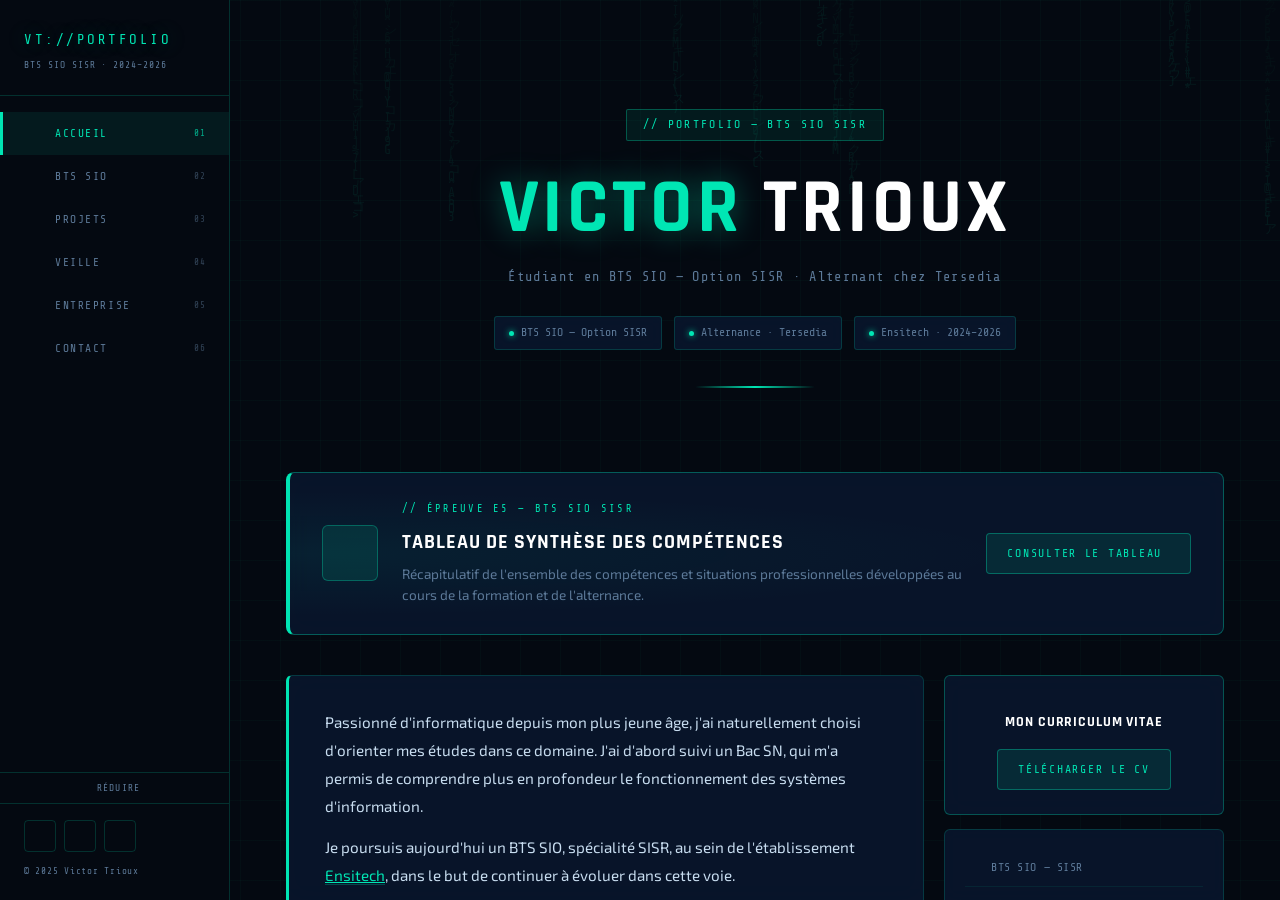
==== commit badf8ede: "index.html" ====
--- a/index.html
+++ b/index.html
@@ -1450,7 +1450,7 @@
       <a href="metivet.pdf" target="_blank">
         <img src="https://i.ytimg.com/vi/vCp0gpsV95E/maxresdefault.jpg" alt="">
       </a>
-      <a href="https://tersedia.freshservice.com/a/tickets/77460?current_tab=details" target="_blank">
+      <a href="https://www.tp-link.com/fr/support/faq/929/" target="_blank">
         <img src="https://support.ricoh.com/bb_v1oi/pub_e/oi_view/0001079/0001079426/view/intro/image/brc2int-en043.gif" alt="">
       </a>
       <a href="https://tersedia.freshservice.com/a/tickets/74882?current_tab=details" target="_blank">
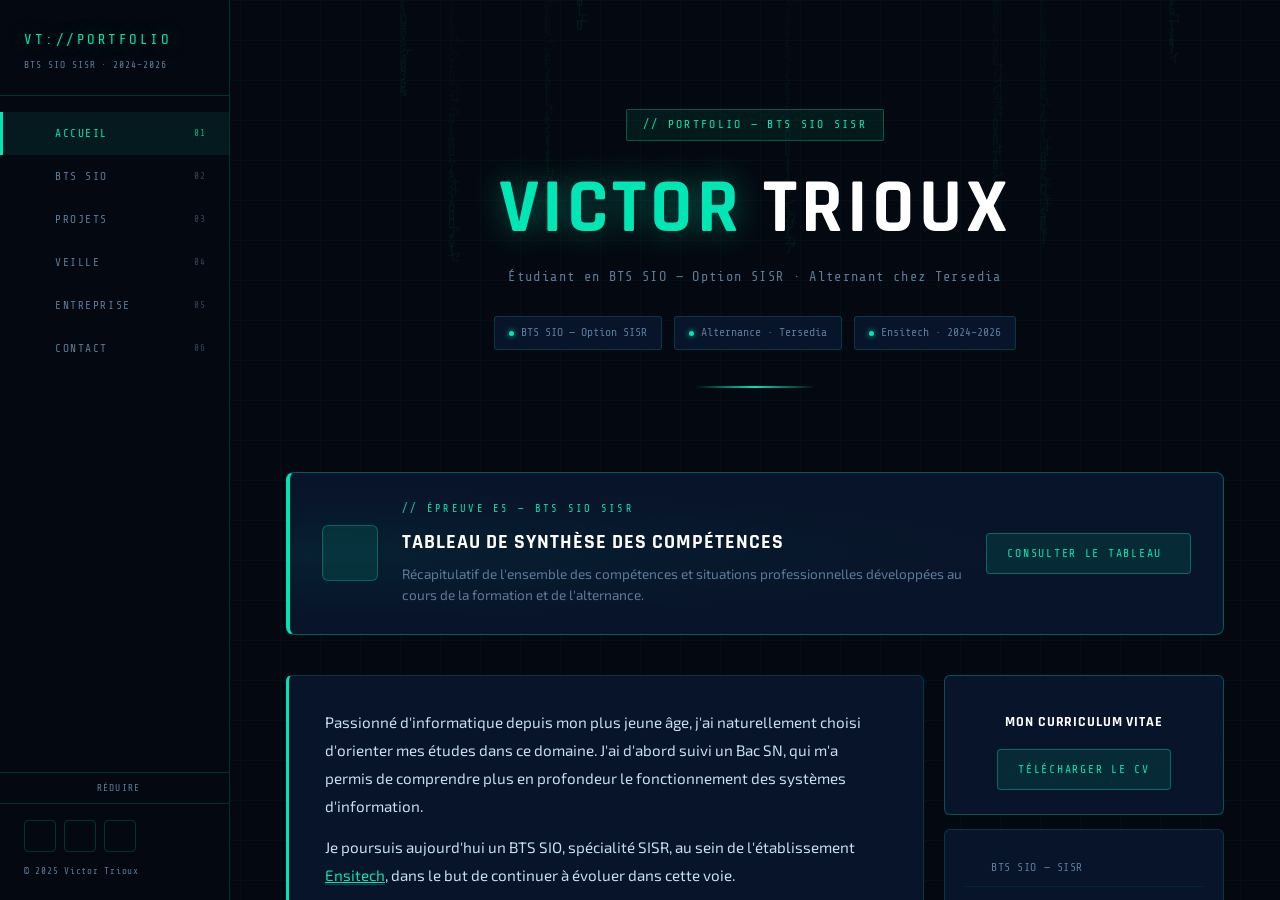
==== commit 405bea79: "index.html" ====
--- a/index.html
+++ b/index.html
@@ -1453,8 +1453,8 @@
       <a href="https://www.tp-link.com/fr/support/faq/929/" target="_blank">
         <img src="https://support.ricoh.com/bb_v1oi/pub_e/oi_view/0001079/0001079426/view/intro/image/brc2int-en043.gif" alt="">
       </a>
-      <a href="https://tersedia.freshservice.com/a/tickets/74882?current_tab=details" target="_blank">
-        <img src="https://ircf.fr/files/2018/08/google-et-facebook-escroquerie-phishing-100-millions-dollars.jpg" alt="">
+      <a href="Fichier PST.pdf" target="_blank">
+        <img src="https://www.ost2.com/unbounce_img/all/hero-import-pst-file-into-outlook.svg" alt="">
       </a>
       <a href="https://tersedia.freshservice.com/a/tickets/68645?current_tab=details" target="_blank">
         <img src="https://learn-attachment.microsoft.com/api/attachments/b8358ecc-5807-4a46-82c4-e3a65bea6d04?platform=QnA" alt="">
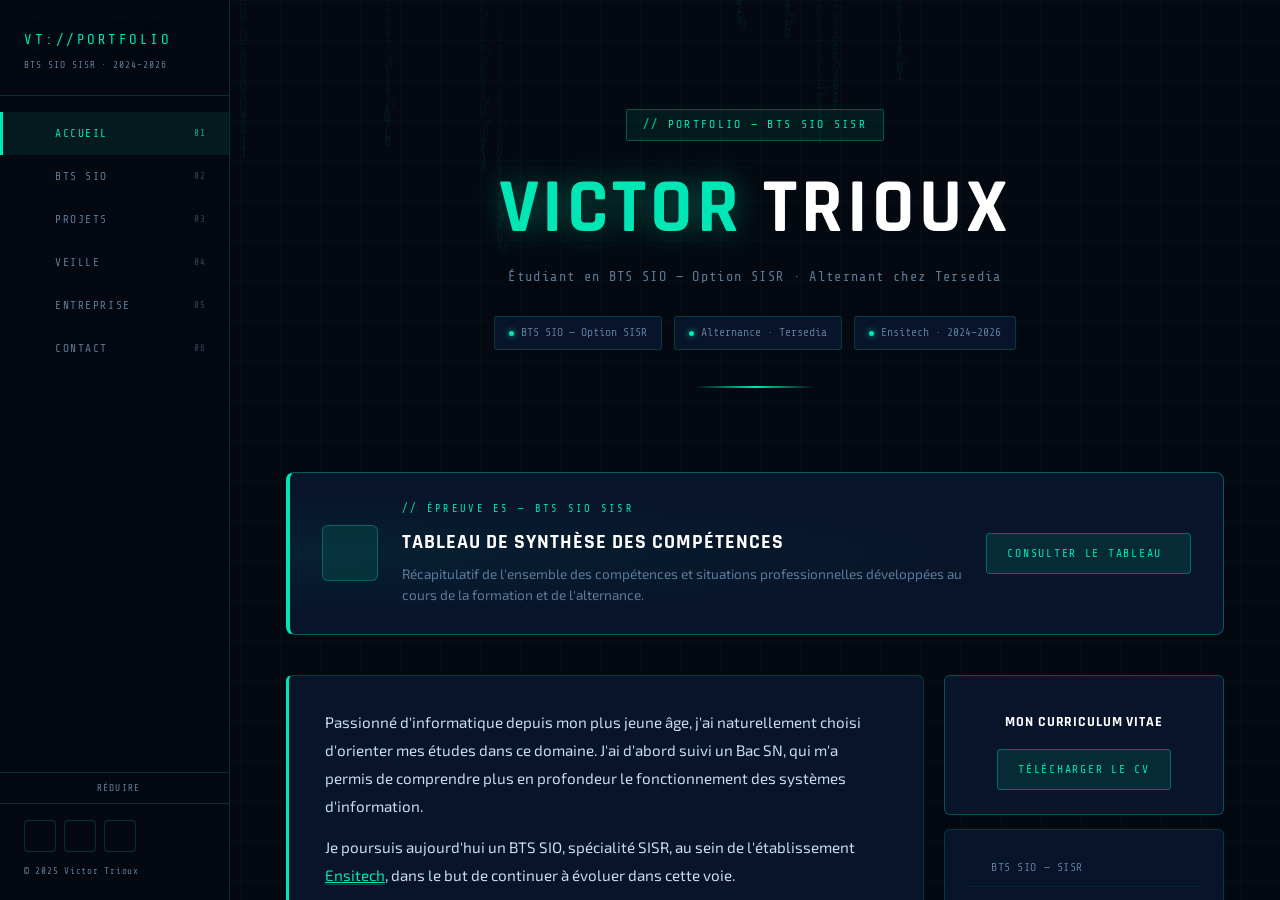
==== commit f85a8357: "index.html" ====
--- a/index.html
+++ b/index.html
@@ -376,6 +376,8 @@
     /* ── ENTREPRISE ── */
     .certs-row { display: flex; flex-wrap: wrap; gap: 10px; margin-bottom: 20px; }
     .cert-badge { font-family: var(--mono); font-size: .68rem; letter-spacing: .12em; color: var(--green); background: rgba(0,230,180,.08); border: 1px solid rgba(0,230,180,.25); padding: 5px 12px; border-radius: 3px; }
+    .cert-badge a { color: inherit; text-decoration: none; }
+    .cert-badge a:hover { color: var(--green2); }
     .services-grid { display: grid; grid-template-columns: repeat(auto-fit,minmax(280px,1fr)); gap: 14px; margin-bottom: 24px; }
     .service-card { background: var(--panel); border: 1px solid var(--border); border-radius: 6px; padding: 20px 22px; backdrop-filter: blur(8px); transition: border-color .3s, transform .3s; }
     .service-card:hover { border-color: rgba(0,230,180,.35); transform: translateY(-2px); }
@@ -804,7 +806,7 @@
       <div class="hero-line"></div>
     </div>
 
-    <a href="E5_Tableau_de_synthese.pdf" target="_blank" class="tableau-banner reveal">
+    <a href="proe/E5_Tableau_de_synthese.pdf" target="_blank" class="tableau-banner reveal">
       <div class="tableau-icon"><i class="fas fa-table"></i></div>
       <div class="tableau-body">
         <div class="tableau-eyebrow">// Épreuve E5 — BTS SIO SISR</div>
@@ -917,8 +919,8 @@
           <div class="proj-title">StadiumCompany</div>
           <p class="proj-desc">Refonte complète de l'infrastructure systèmes et réseaux de StadiumCompany. Analyse de l'existant, proposition d'architecture cible, mise en œuvre des solutions retenues.</p>
           <div class="proj-links">
-            <a href="restructuration_stadiumcompany.pdf" target="_blank" class="proj-btn blue"><i class="fas fa-file-pdf"></i> Projet 1</a>
-            <a href="stadiumcompany_1.pdf" target="_blank" class="proj-btn blue"><i class="fas fa-file-pdf"></i> Projet 2</a>
+            <a href="proe/restructuration_stadiumcompany.pdf" target="_blank" class="proj-btn blue"><i class="fas fa-file-pdf"></i> Projet 1</a>
+            <a href="proe/stadiumcompany_1.pdf" target="_blank" class="proj-btn blue"><i class="fas fa-file-pdf"></i> Projet 2</a>
           </div>
         </div>
 
@@ -931,7 +933,7 @@
           <div class="proj-title">OCS · GLPI · APACHE2</div>
           <p class="proj-desc">Installation et configuration de OCS Inventory, GLPI et Apache2 sur Debian 10. Mise en place d'un système de gestion de parc informatique complet avec interface web.</p>
           <div class="proj-links">
-            <a href="glpi-osc-apache.pdf" target="_blank" class="proj-btn blue"><i class="fas fa-file-pdf"></i> Voir le projet</a>
+            <a href="proe/glpi-osc-apache.pdf" target="_blank" class="proj-btn blue"><i class="fas fa-file-pdf"></i> Voir le projet</a>
           </div>
         </div>
 
@@ -944,7 +946,7 @@
           <div class="proj-title">Zimbra Mail Server</div>
           <p class="proj-desc">Installation et configuration de Zimbra Open Source Edition sur Ubuntu 20.04 LTS. Mise en place d'un serveur de messagerie complet (SMTP, IMAP, webmail) avec gestion des comptes utilisateurs.</p>
           <div class="proj-links">
-            <a href="zimbra_installation.pdf" target="_blank" class="proj-btn blue"><i class="fas fa-file-pdf"></i> Voir le projet</a>
+            <a href="proe/zimbra_installation.pdf" target="_blank" class="proj-btn blue"><i class="fas fa-file-pdf"></i> Voir le projet</a>
           </div>
         </div>
 
@@ -957,7 +959,7 @@
           <div class="proj-title">GLPI — Installation Ubuntu</div>
           <p class="proj-desc">Installation et configuration de GLPI sur Ubuntu Server. Mise en place du système de gestion de tickets et d'inventaire avec interface web. Connexion annuaire LDAP pour l'authentification des comptes Active Directory directement dans GLPI.</p>
           <div class="proj-links">
-            <a href="Installer GLPI sur ubuntu.pdf" target="_blank" class="proj-btn blue"><i class="fas fa-file-pdf"></i> Voir le projet</a>
+            <a href="proe/Installer GLPI sur ubuntu.pdf" target="_blank" class="proj-btn blue"><i class="fas fa-file-pdf"></i> Voir le projet</a>
           </div>
         </div>
 
@@ -970,7 +972,7 @@
           <div class="proj-title">Windows Server — AD & DNS</div>
           <p class="proj-desc">Installation et configuration de Windows Server avec Active Directory et DNS. Mise en place d'un domaine, gestion des utilisateurs, groupes et stratégies de groupe (GPO).</p>
           <div class="proj-links">
-            <a href="Installation win-srv-ad-dns.pdf" target="_blank" class="proj-btn blue"><i class="fas fa-file-pdf"></i> Voir le projet</a>
+            <a href="proe/Installation win-srv-ad-dns.pdf" target="_blank" class="proj-btn blue"><i class="fas fa-file-pdf"></i> Voir le projet</a>
           </div>
         </div>
 
@@ -999,7 +1001,7 @@
           <div class="proj-title">Supervision</div>
           <p class="proj-desc">Supervision des équipements et services à l'aide de PRTG Network Monitor. Mise en place de sondes, alertes et tableaux de bord pour garantir la disponibilité de l'infrastructure.</p>
           <div class="proj-links">
-            <a href="prtg.pdf" target="_blank" class="proj-btn yellow"><i class="fas fa-file-pdf"></i> Voir le projet</a>
+            <a href="prot/prtg.pdf" target="_blank" class="proj-btn yellow"><i class="fas fa-file-pdf"></i> Voir le projet</a>
           </div>
         </div>
 
@@ -1012,7 +1014,7 @@
           <div class="proj-title">Sécurité Réseau</div>
           <p class="proj-desc">Mise en place d'un VPN SSL sur pare-feu Fortinet afin de permettre un accès distant sécurisé au réseau de l'entreprise pour les collaborateurs en télétravail.</p>
           <div class="proj-links">
-            <a href="Procédure de création VPN SSL forti.pdf" target="_blank" class="proj-btn yellow"><i class="fas fa-file-pdf"></i> Voir le projet</a>
+            <a href="prot/Procédure de création VPN SSL forti.pdf" target="_blank" class="proj-btn yellow"><i class="fas fa-file-pdf"></i> Voir le projet</a>
           </div>
         </div>
 
@@ -1025,7 +1027,7 @@
           <div class="proj-title">Compte Gosis Exchange</div>
           <p class="proj-desc">Création et gestion de comptes utilisateurs sur Active Directory, avec configuration des boîtes mail sur Exchange Server pour le client Ekkia.</p>
           <div class="proj-links">
-            <a href="PROCEDURE CREATION DE COMPTE GOSIS EXCHANGE EKKIA.pdf" target="_blank" class="proj-btn yellow"><i class="fas fa-file-pdf"></i> Voir le projet</a>
+            <a href="prot/PROCEDURE CREATION DE COMPTE GOSIS EXCHANGE EKKIA.pdf" target="_blank" class="proj-btn yellow"><i class="fas fa-file-pdf"></i> Voir le projet</a>
           </div>
         </div>
 
@@ -1038,7 +1040,7 @@
           <div class="proj-title">Antivirus / EDR</div>
           <p class="proj-desc">Déploiement d'une solution EDR (Endpoint Detection & Response) sur les postes utilisateurs afin de renforcer la sécurité et détecter les menaces en temps réel.</p>
           <div class="proj-links">
-            <a href="INSTALATION ANTIVIRUS.pdf" target="_blank" class="proj-btn yellow"><i class="fas fa-file-pdf"></i> Voir le projet</a>
+            <a href="prot/INSTALATION ANTIVIRUS.pdf" target="_blank" class="proj-btn yellow"><i class="fas fa-file-pdf"></i> Voir le projet</a>
           </div>
         </div>
 
@@ -1051,7 +1053,7 @@
           <div class="proj-title">FortiClient VPN</div>
           <p class="proj-desc">Déploiement et configuration du client VPN FortiClient sur les postes utilisateurs. Paramétrage de la connexion SSL-VPN pour l'accès distant sécurisé aux ressources internes.</p>
           <div class="proj-links">
-            <a href="Procédure de création VPN SSL forti.pdf" target="_blank" class="proj-btn yellow"><i class="fas fa-file-pdf"></i> Voir le projet</a>
+            <a href="prot/Procédure de création VPN SSL forti.pdf" target="_blank" class="proj-btn yellow"><i class="fas fa-file-pdf"></i> Voir le projet</a>
           </div>
         </div>
 
@@ -1080,7 +1082,7 @@
           <div class="proj-title">TrueNAS — Gestion de données</div>
           <p class="proj-desc">Administration d'un serveur TrueNAS pour la gestion des données personnelles, la mise en place de sauvegardes automatisées et le partage de fichiers via SMB en réseau local.</p>
           <div class="proj-links">
-            <a href="truenas.pdf" target="_blank" class="proj-btn green"><i class="fas fa-file-pdf"></i> Voir le projet</a>
+            <a href="prot/truenas.pdf" target="_blank" class="proj-btn green"><i class="fas fa-file-pdf"></i> Voir le projet</a>
           </div>
         </div>
 
@@ -1413,7 +1415,7 @@
       <h2 class="section-title">Tersedia</h2>
     </div>
     <div class="certs-row reveal">
-      <span class="cert-badge">ISO 27001</span>
+      <span class="cert-badge"><a href="ISO-27001-Certificate-Thumb.jpg" target="_blank">ISO 27001</a></span>
       <span class="cert-badge">HDS</span>
       <span class="cert-badge">ExpertCyber · ANSSI</span>
       <span class="cert-badge">Hexatrust</span>
@@ -1447,14 +1449,14 @@
     </div>
     <p class="tickets-label">// exemples de tickets traités</p>
     <div class="ticket-gallery reveal">
-      <a href="metivet.pdf" target="_blank">
+      <a href="https://tersedia.freshservice.com/a/tickets/79382?current_tab=details" target="_blank">
         <img src="https://i.ytimg.com/vi/vCp0gpsV95E/maxresdefault.jpg" alt="">
       </a>
-      <a href="https://www.tp-link.com/fr/support/faq/929/" target="_blank">
+      <a href="https://tersedia.freshservice.com/a/tickets/77460?current_tab=details" target="_blank">
         <img src="https://support.ricoh.com/bb_v1oi/pub_e/oi_view/0001079/0001079426/view/intro/image/brc2int-en043.gif" alt="">
       </a>
-      <a href="Fichier PST.pdf" target="_blank">
-        <img src="https://www.ost2.com/unbounce_img/all/hero-import-pst-file-into-outlook.svg" alt="">
+      <a href="https://tersedia.freshservice.com/a/tickets/74882?current_tab=details" target="_blank">
+        <img src="https://ircf.fr/files/2018/08/google-et-facebook-escroquerie-phishing-100-millions-dollars.jpg" alt="">
       </a>
       <a href="https://tersedia.freshservice.com/a/tickets/68645?current_tab=details" target="_blank">
         <img src="https://learn-attachment.microsoft.com/api/attachments/b8358ecc-5807-4a46-82c4-e3a65bea6d04?platform=QnA" alt="">
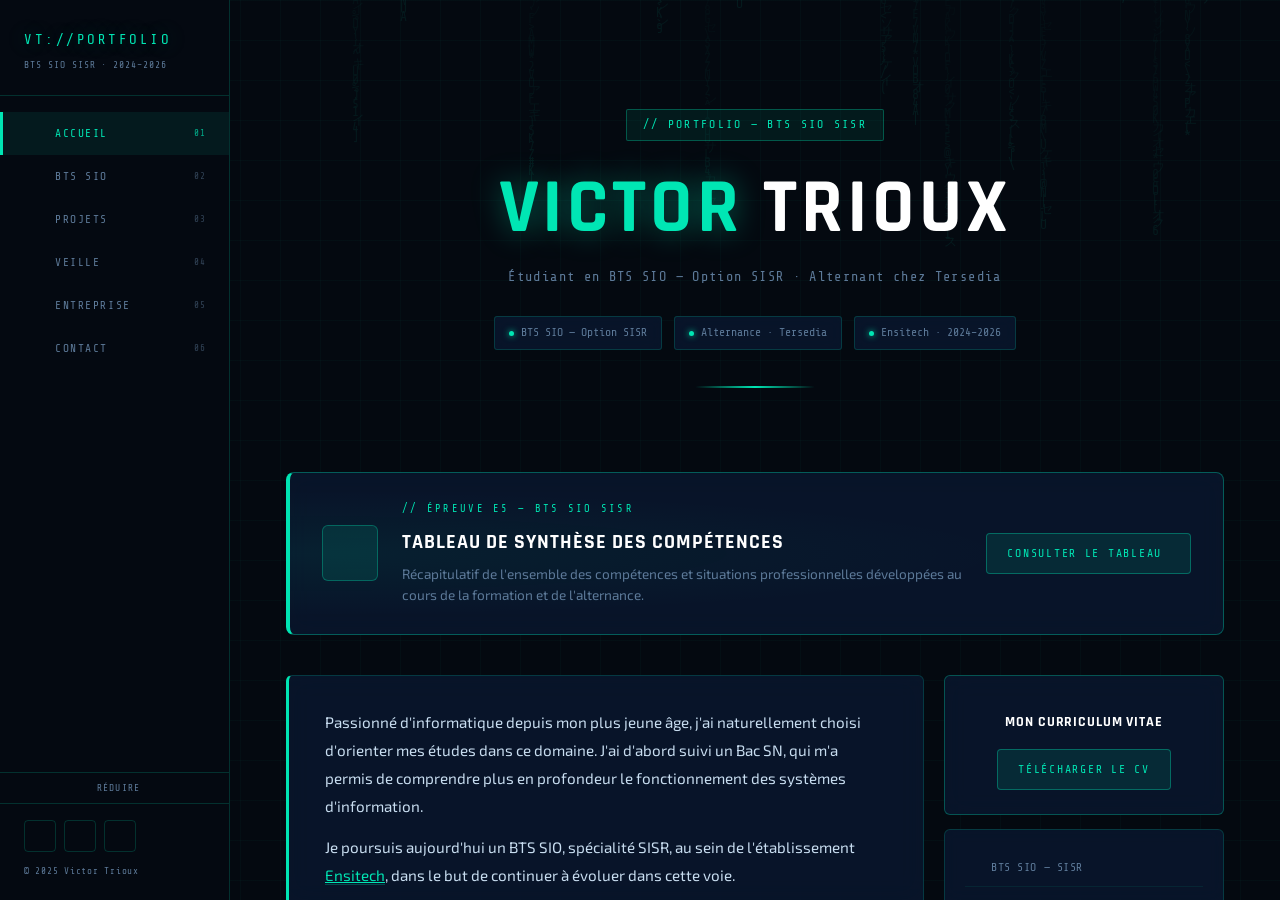
==== commit 66da6b72: "index.html" ====
--- a/index.html
+++ b/index.html
@@ -806,7 +806,7 @@
       <div class="hero-line"></div>
     </div>
 
-    <a href="proe/E5_Tableau_de_synthese.pdf" target="_blank" class="tableau-banner reveal">
+    <a href="E5_Tableau_de_synthese.pdf" target="_blank" class="tableau-banner reveal">
       <div class="tableau-icon"><i class="fas fa-table"></i></div>
       <div class="tableau-body">
         <div class="tableau-eyebrow">// Épreuve E5 — BTS SIO SISR</div>
@@ -920,7 +920,7 @@
           <p class="proj-desc">Refonte complète de l'infrastructure systèmes et réseaux de StadiumCompany. Analyse de l'existant, proposition d'architecture cible, mise en œuvre des solutions retenues.</p>
           <div class="proj-links">
             <a href="proe/restructuration_stadiumcompany.pdf" target="_blank" class="proj-btn blue"><i class="fas fa-file-pdf"></i> Projet 1</a>
-            <a href="proe/stadiumcompany_1.pdf" target="_blank" class="proj-btn blue"><i class="fas fa-file-pdf"></i> Projet 2</a>
+            <a href="stadiumcompany_1.pdf" target="_blank" class="proj-btn blue"><i class="fas fa-file-pdf"></i> Projet 2</a>
           </div>
         </div>
 
@@ -933,7 +933,7 @@
           <div class="proj-title">OCS · GLPI · APACHE2</div>
           <p class="proj-desc">Installation et configuration de OCS Inventory, GLPI et Apache2 sur Debian 10. Mise en place d'un système de gestion de parc informatique complet avec interface web.</p>
           <div class="proj-links">
-            <a href="proe/glpi-osc-apache.pdf" target="_blank" class="proj-btn blue"><i class="fas fa-file-pdf"></i> Voir le projet</a>
+            <a href="glpi-osc-apache.pdf" target="_blank" class="proj-btn blue"><i class="fas fa-file-pdf"></i> Voir le projet</a>
           </div>
         </div>
 
@@ -946,7 +946,7 @@
           <div class="proj-title">Zimbra Mail Server</div>
           <p class="proj-desc">Installation et configuration de Zimbra Open Source Edition sur Ubuntu 20.04 LTS. Mise en place d'un serveur de messagerie complet (SMTP, IMAP, webmail) avec gestion des comptes utilisateurs.</p>
           <div class="proj-links">
-            <a href="proe/zimbra_installation.pdf" target="_blank" class="proj-btn blue"><i class="fas fa-file-pdf"></i> Voir le projet</a>
+            <a href="zimbra_installation.pdf" target="_blank" class="proj-btn blue"><i class="fas fa-file-pdf"></i> Voir le projet</a>
           </div>
         </div>
 
@@ -959,7 +959,7 @@
           <div class="proj-title">GLPI — Installation Ubuntu</div>
           <p class="proj-desc">Installation et configuration de GLPI sur Ubuntu Server. Mise en place du système de gestion de tickets et d'inventaire avec interface web. Connexion annuaire LDAP pour l'authentification des comptes Active Directory directement dans GLPI.</p>
           <div class="proj-links">
-            <a href="proe/Installer GLPI sur ubuntu.pdf" target="_blank" class="proj-btn blue"><i class="fas fa-file-pdf"></i> Voir le projet</a>
+            <a href="Installer GLPI sur ubuntu.pdf" target="_blank" class="proj-btn blue"><i class="fas fa-file-pdf"></i> Voir le projet</a>
           </div>
         </div>
 
@@ -972,7 +972,7 @@
           <div class="proj-title">Windows Server — AD & DNS</div>
           <p class="proj-desc">Installation et configuration de Windows Server avec Active Directory et DNS. Mise en place d'un domaine, gestion des utilisateurs, groupes et stratégies de groupe (GPO).</p>
           <div class="proj-links">
-            <a href="proe/Installation win-srv-ad-dns.pdf" target="_blank" class="proj-btn blue"><i class="fas fa-file-pdf"></i> Voir le projet</a>
+            <a href="Installation win-srv-ad-dns.pdf" target="_blank" class="proj-btn blue"><i class="fas fa-file-pdf"></i> Voir le projet</a>
           </div>
         </div>
 
@@ -1001,7 +1001,7 @@
           <div class="proj-title">Supervision</div>
           <p class="proj-desc">Supervision des équipements et services à l'aide de PRTG Network Monitor. Mise en place de sondes, alertes et tableaux de bord pour garantir la disponibilité de l'infrastructure.</p>
           <div class="proj-links">
-            <a href="prot/prtg.pdf" target="_blank" class="proj-btn yellow"><i class="fas fa-file-pdf"></i> Voir le projet</a>
+            <a href="prtg.pdf" target="_blank" class="proj-btn yellow"><i class="fas fa-file-pdf"></i> Voir le projet</a>
           </div>
         </div>
 
@@ -1014,7 +1014,7 @@
           <div class="proj-title">Sécurité Réseau</div>
           <p class="proj-desc">Mise en place d'un VPN SSL sur pare-feu Fortinet afin de permettre un accès distant sécurisé au réseau de l'entreprise pour les collaborateurs en télétravail.</p>
           <div class="proj-links">
-            <a href="prot/Procédure de création VPN SSL forti.pdf" target="_blank" class="proj-btn yellow"><i class="fas fa-file-pdf"></i> Voir le projet</a>
+            <a href="Procédure de création VPN SSL forti.pdf" target="_blank" class="proj-btn yellow"><i class="fas fa-file-pdf"></i> Voir le projet</a>
           </div>
         </div>
 
@@ -1027,7 +1027,7 @@
           <div class="proj-title">Compte Gosis Exchange</div>
           <p class="proj-desc">Création et gestion de comptes utilisateurs sur Active Directory, avec configuration des boîtes mail sur Exchange Server pour le client Ekkia.</p>
           <div class="proj-links">
-            <a href="prot/PROCEDURE CREATION DE COMPTE GOSIS EXCHANGE EKKIA.pdf" target="_blank" class="proj-btn yellow"><i class="fas fa-file-pdf"></i> Voir le projet</a>
+            <a href="PROCEDURE CREATION DE COMPTE GOSIS EXCHANGE EKKIA.pdf" target="_blank" class="proj-btn yellow"><i class="fas fa-file-pdf"></i> Voir le projet</a>
           </div>
         </div>
 
@@ -1040,7 +1040,7 @@
           <div class="proj-title">Antivirus / EDR</div>
           <p class="proj-desc">Déploiement d'une solution EDR (Endpoint Detection & Response) sur les postes utilisateurs afin de renforcer la sécurité et détecter les menaces en temps réel.</p>
           <div class="proj-links">
-            <a href="prot/INSTALATION ANTIVIRUS.pdf" target="_blank" class="proj-btn yellow"><i class="fas fa-file-pdf"></i> Voir le projet</a>
+            <a href="INSTALATION ANTIVIRUS.pdf" target="_blank" class="proj-btn yellow"><i class="fas fa-file-pdf"></i> Voir le projet</a>
           </div>
         </div>
 
@@ -1053,7 +1053,7 @@
           <div class="proj-title">FortiClient VPN</div>
           <p class="proj-desc">Déploiement et configuration du client VPN FortiClient sur les postes utilisateurs. Paramétrage de la connexion SSL-VPN pour l'accès distant sécurisé aux ressources internes.</p>
           <div class="proj-links">
-            <a href="prot/Procédure de création VPN SSL forti.pdf" target="_blank" class="proj-btn yellow"><i class="fas fa-file-pdf"></i> Voir le projet</a>
+            <a href="Procédure de création VPN SSL forti.pdf" target="_blank" class="proj-btn yellow"><i class="fas fa-file-pdf"></i> Voir le projet</a>
           </div>
         </div>
 
@@ -1082,7 +1082,7 @@
           <div class="proj-title">TrueNAS — Gestion de données</div>
           <p class="proj-desc">Administration d'un serveur TrueNAS pour la gestion des données personnelles, la mise en place de sauvegardes automatisées et le partage de fichiers via SMB en réseau local.</p>
           <div class="proj-links">
-            <a href="prot/truenas.pdf" target="_blank" class="proj-btn green"><i class="fas fa-file-pdf"></i> Voir le projet</a>
+            <a href="truenas.pdf" target="_blank" class="proj-btn green"><i class="fas fa-file-pdf"></i> Voir le projet</a>
           </div>
         </div>
 
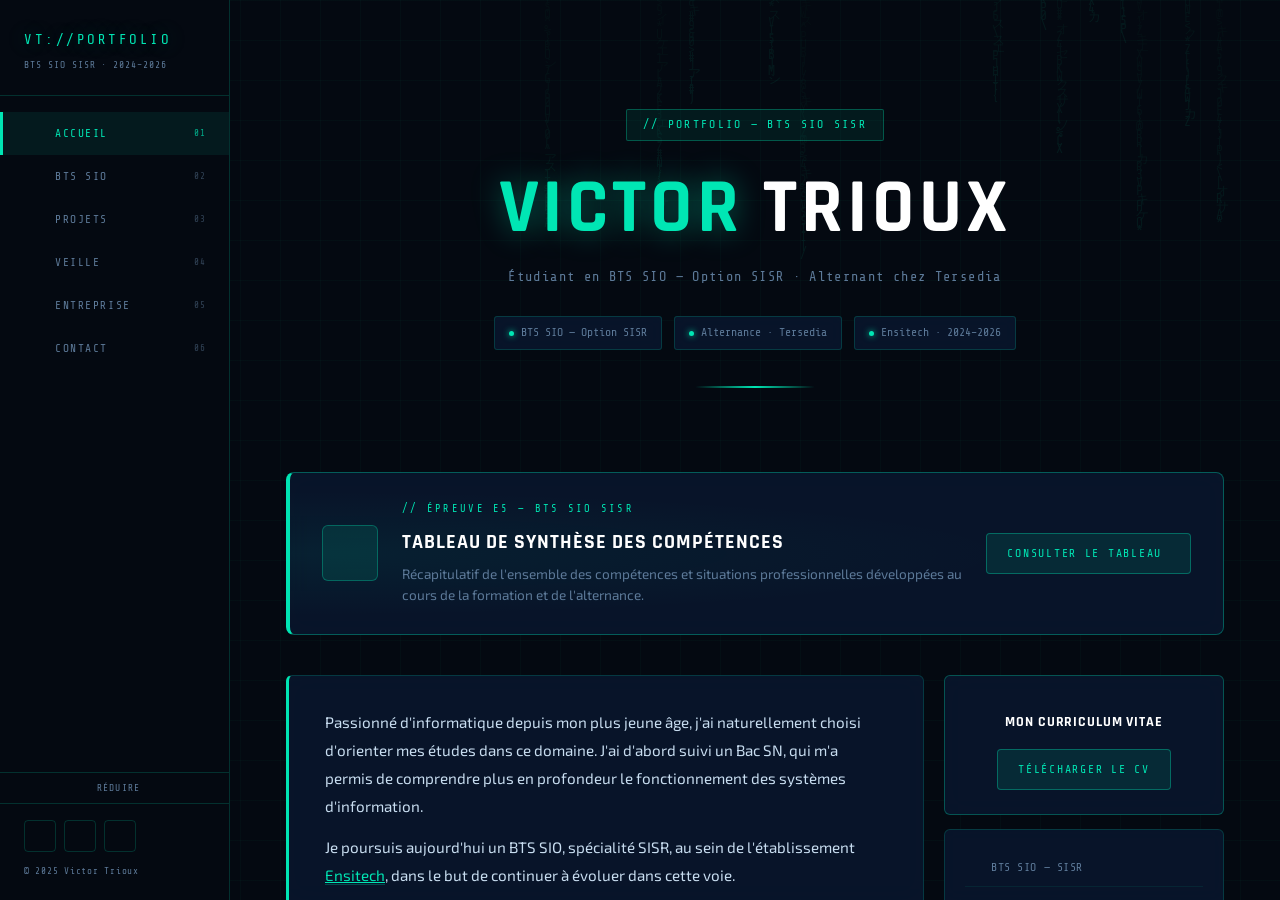
==== commit 599d4d2d: "index.html" ====
--- a/index.html
+++ b/index.html
@@ -919,7 +919,7 @@
           <div class="proj-title">StadiumCompany</div>
           <p class="proj-desc">Refonte complète de l'infrastructure systèmes et réseaux de StadiumCompany. Analyse de l'existant, proposition d'architecture cible, mise en œuvre des solutions retenues.</p>
           <div class="proj-links">
-            <a href="proe/restructuration_stadiumcompany.pdf" target="_blank" class="proj-btn blue"><i class="fas fa-file-pdf"></i> Projet 1</a>
+            <a href="restructuration_stadiumcompany.pdf" target="_blank" class="proj-btn blue"><i class="fas fa-file-pdf"></i> Projet 1</a>
             <a href="stadiumcompany_1.pdf" target="_blank" class="proj-btn blue"><i class="fas fa-file-pdf"></i> Projet 2</a>
           </div>
         </div>
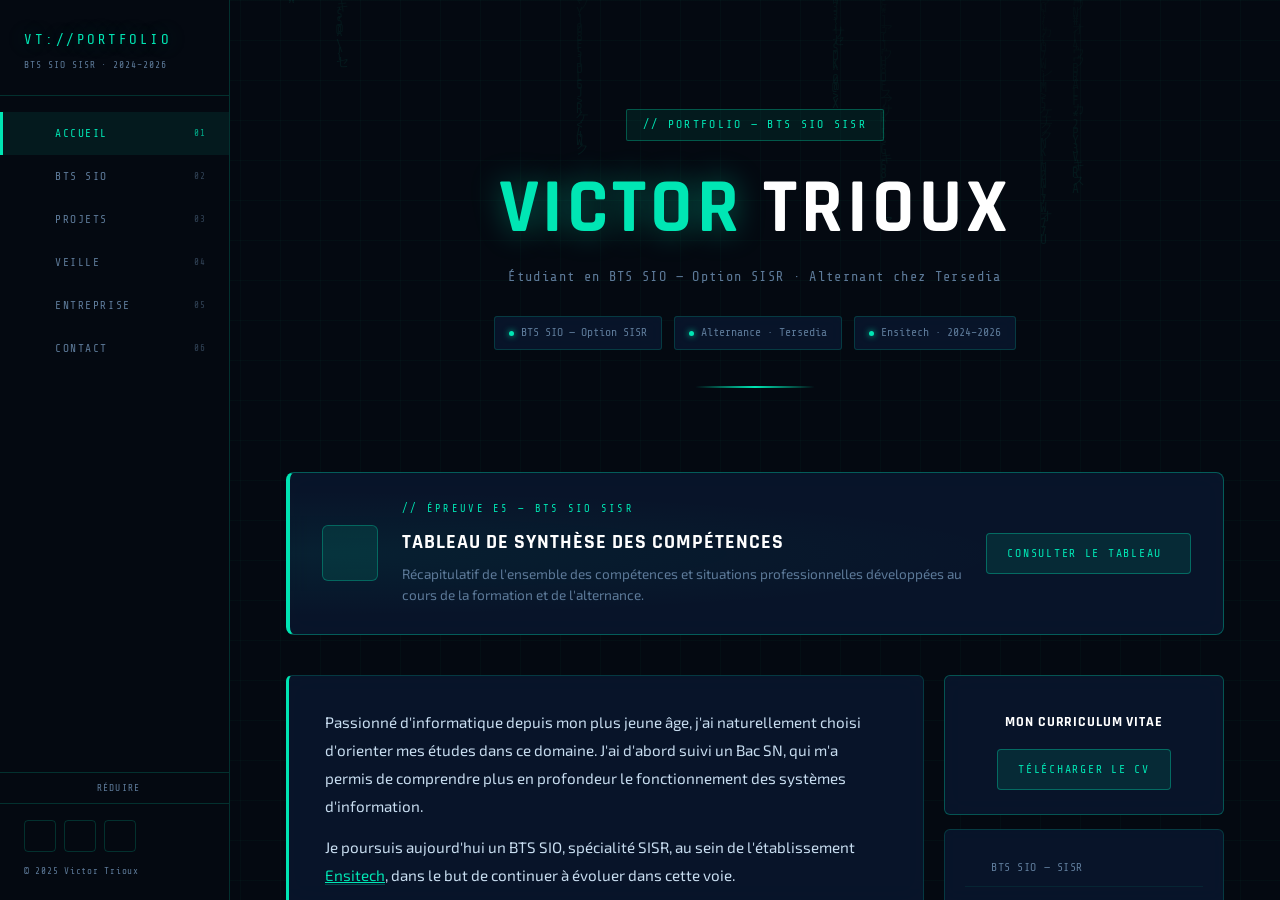
==== commit 5fdb03b2: "index.html" ====
--- a/index.html
+++ b/index.html
@@ -1449,8 +1449,8 @@
     </div>
     <p class="tickets-label">// exemples de tickets traités</p>
     <div class="ticket-gallery reveal">
-      <a href="https://tersedia.freshservice.com/a/tickets/79382?current_tab=details" target="_blank">
-        <img src="https://i.ytimg.com/vi/vCp0gpsV95E/maxresdefault.jpg" alt="">
+      <a href="prot/Fichier PST.pdf" target="_blank">
+        <img src="pst.png" alt="">
       </a>
       <a href="https://tersedia.freshservice.com/a/tickets/77460?current_tab=details" target="_blank">
         <img src="https://support.ricoh.com/bb_v1oi/pub_e/oi_view/0001079/0001079426/view/intro/image/brc2int-en043.gif" alt="">
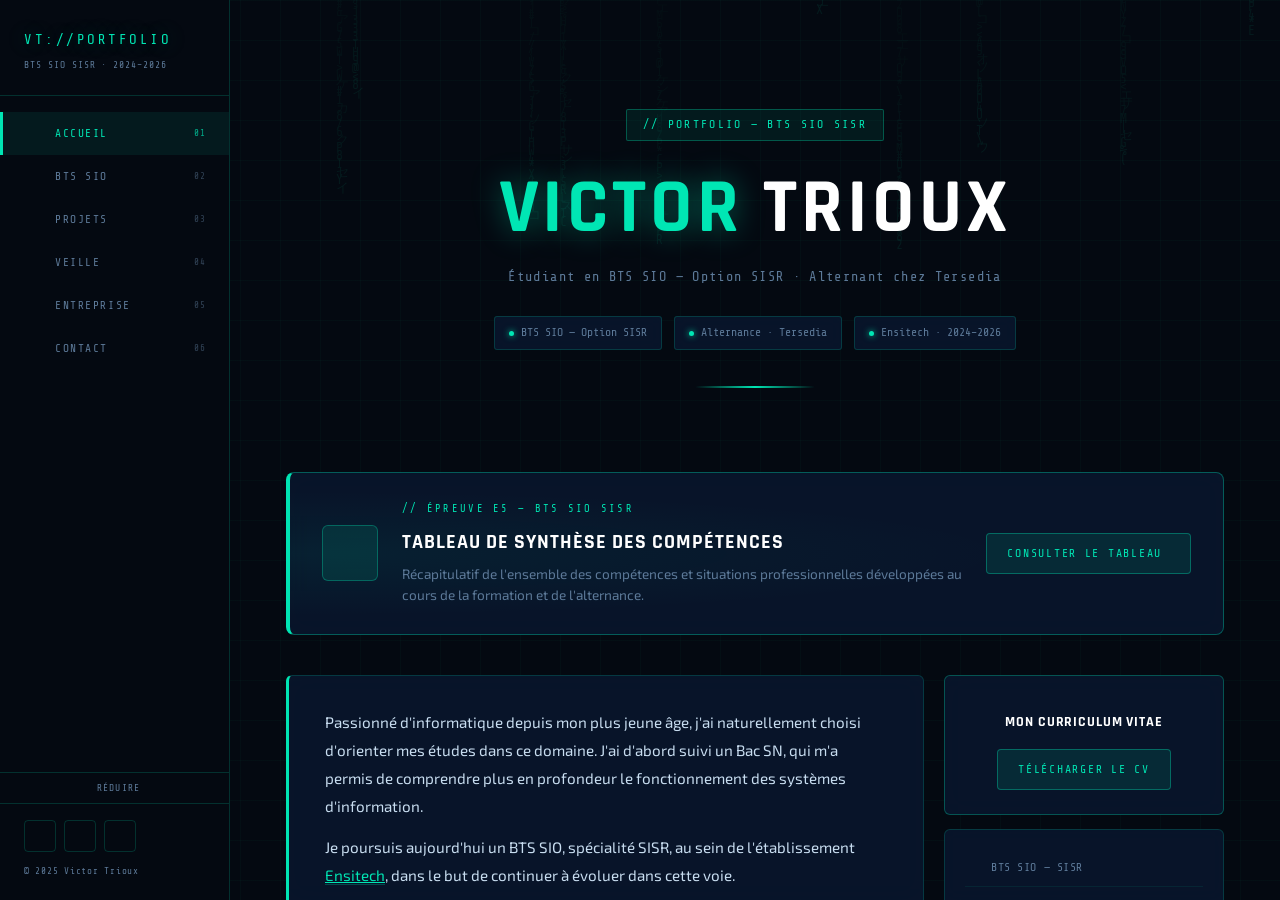
==== commit 872d1633: "index.html" ====
--- a/index.html
+++ b/index.html
@@ -1449,7 +1449,7 @@
     </div>
     <p class="tickets-label">// exemples de tickets traités</p>
     <div class="ticket-gallery reveal">
-      <a href="prot/Fichier PST.pdf" target="_blank">
+      <a href="Fichier PST.pdf" target="_blank">
         <img src="pst.png" alt="">
       </a>
       <a href="https://tersedia.freshservice.com/a/tickets/77460?current_tab=details" target="_blank">
